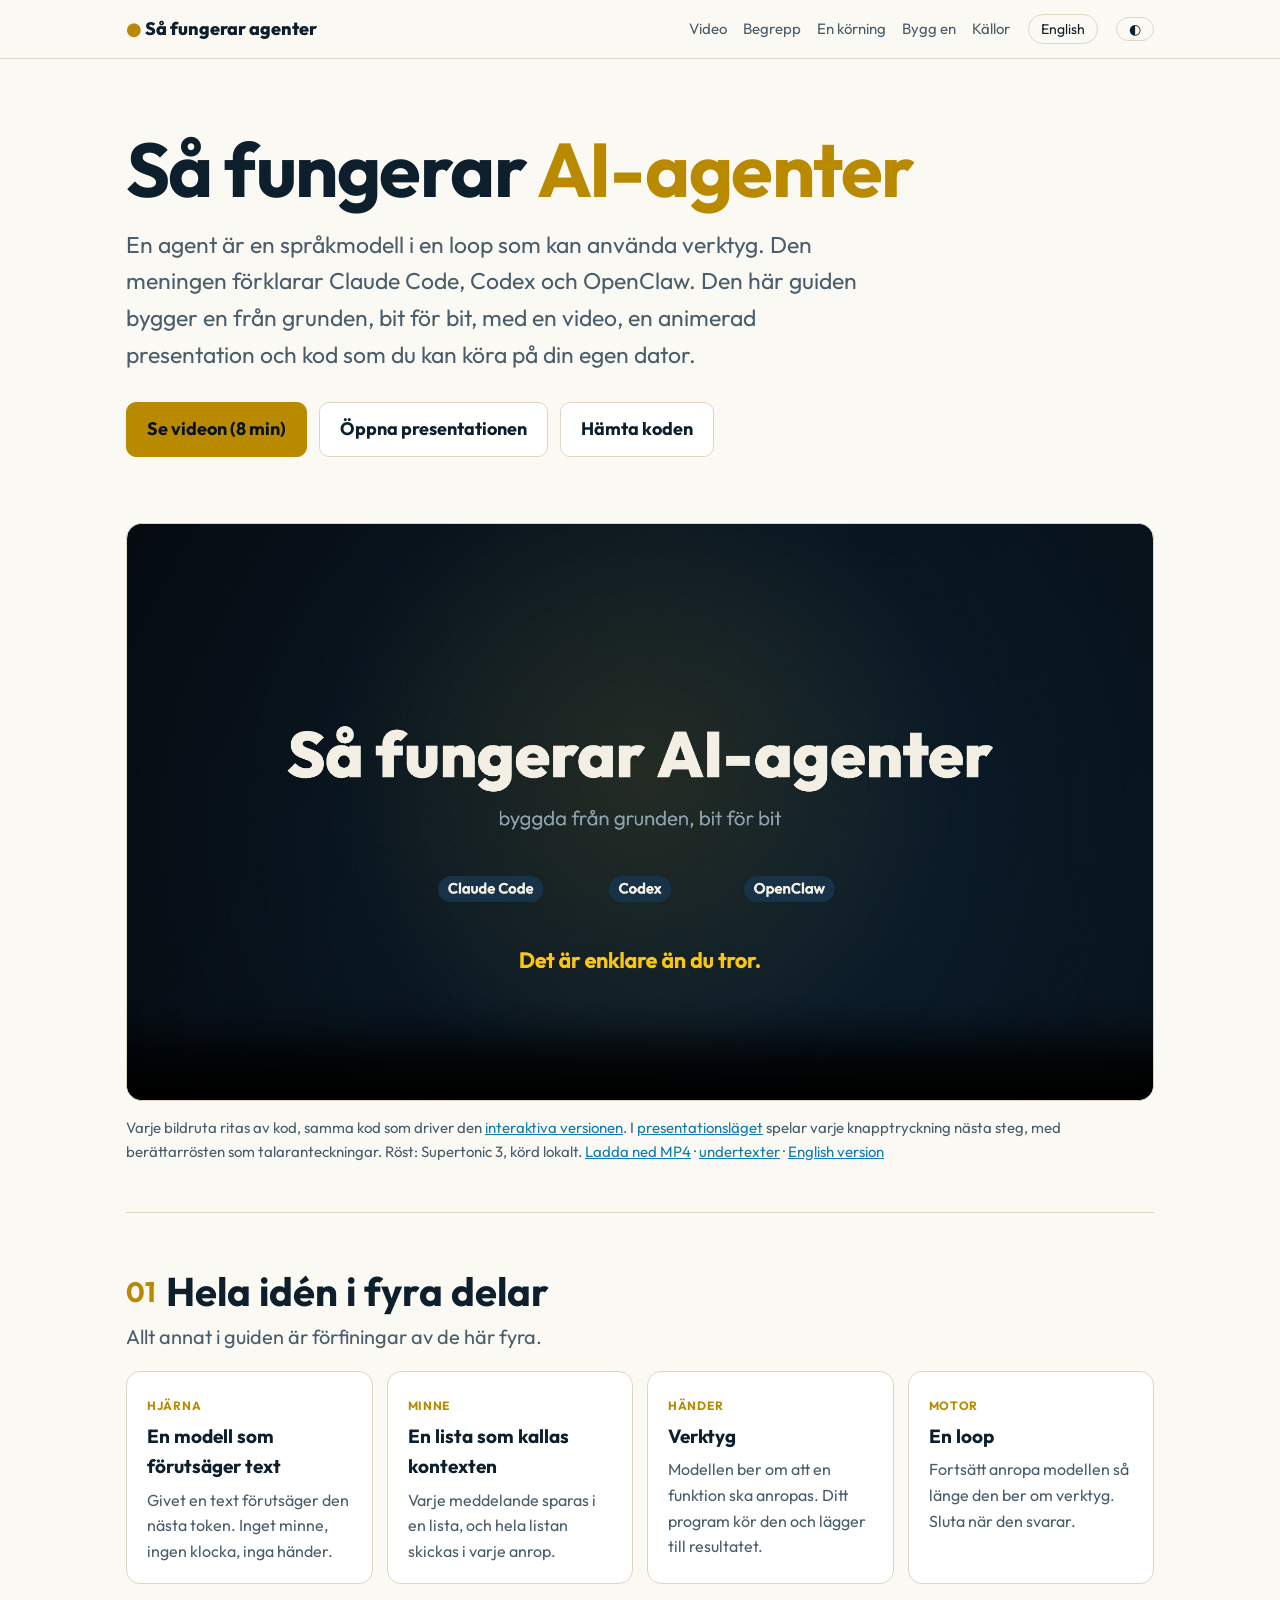
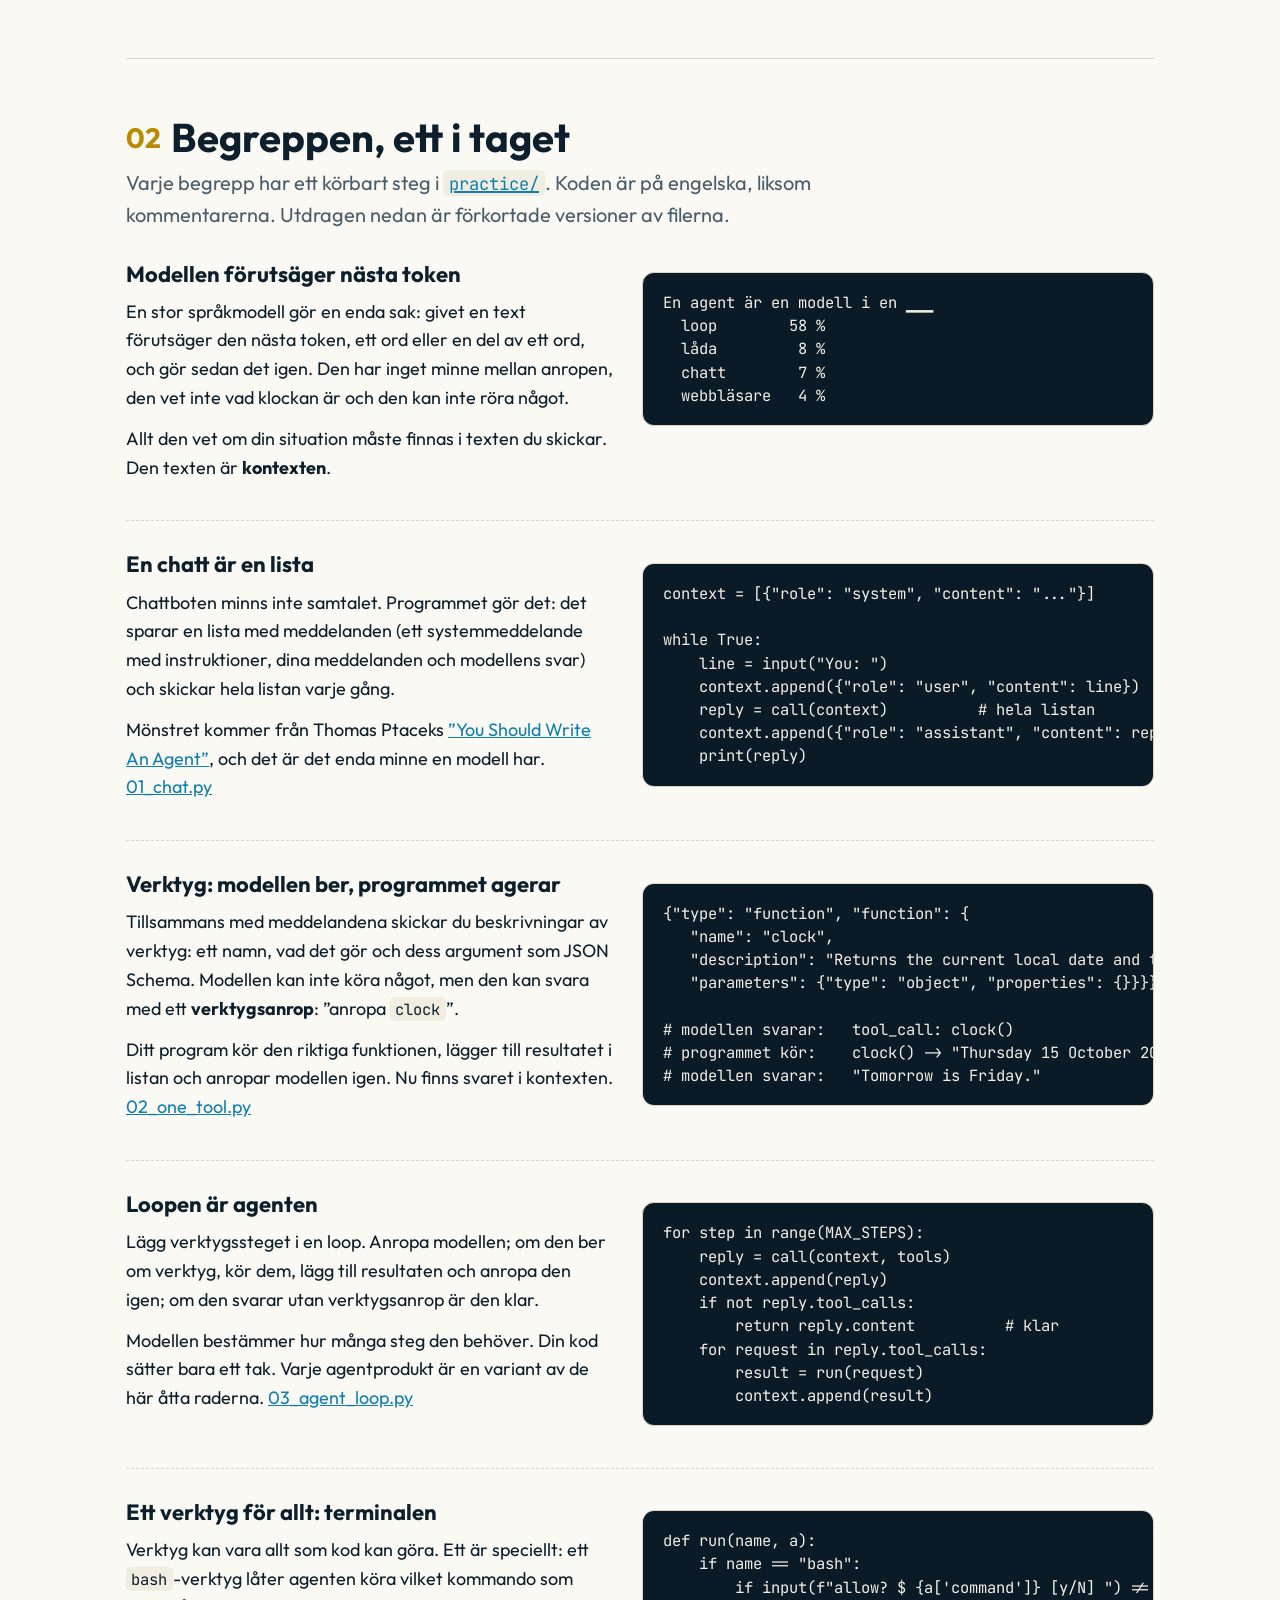
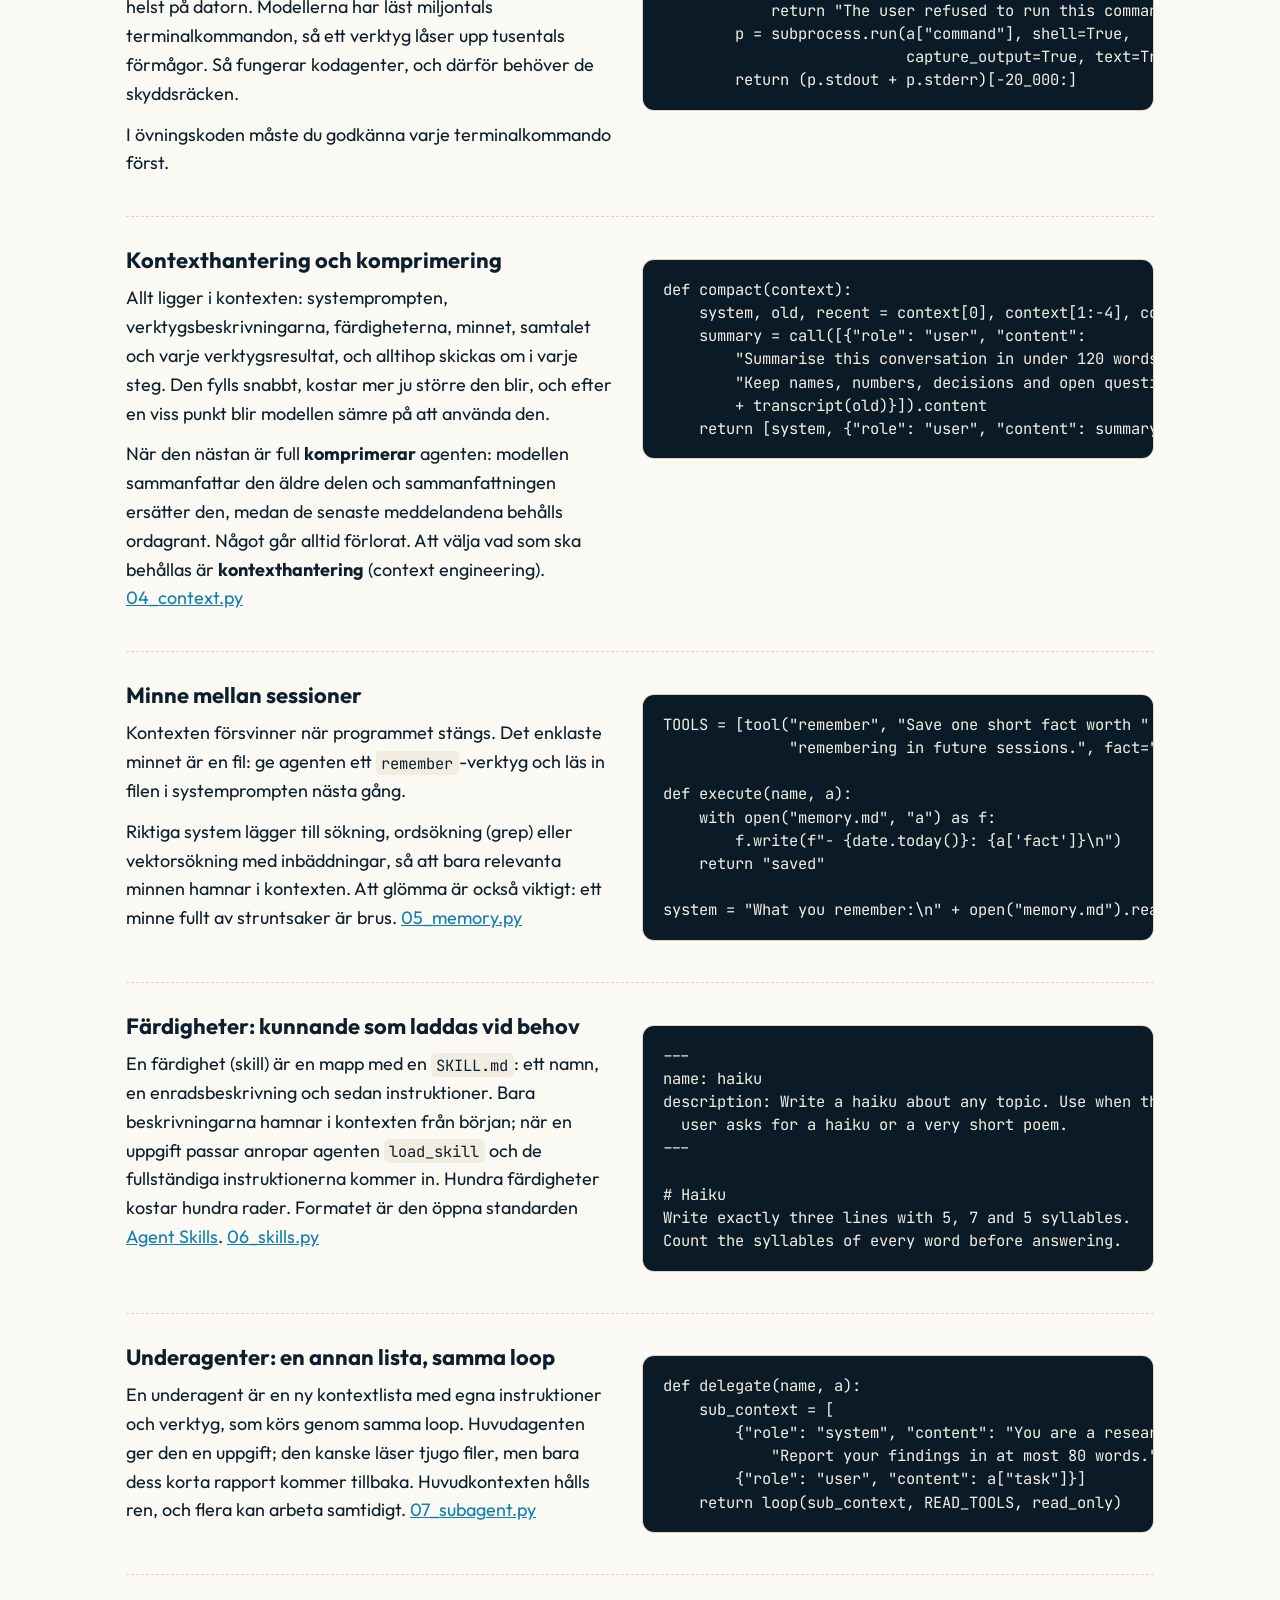
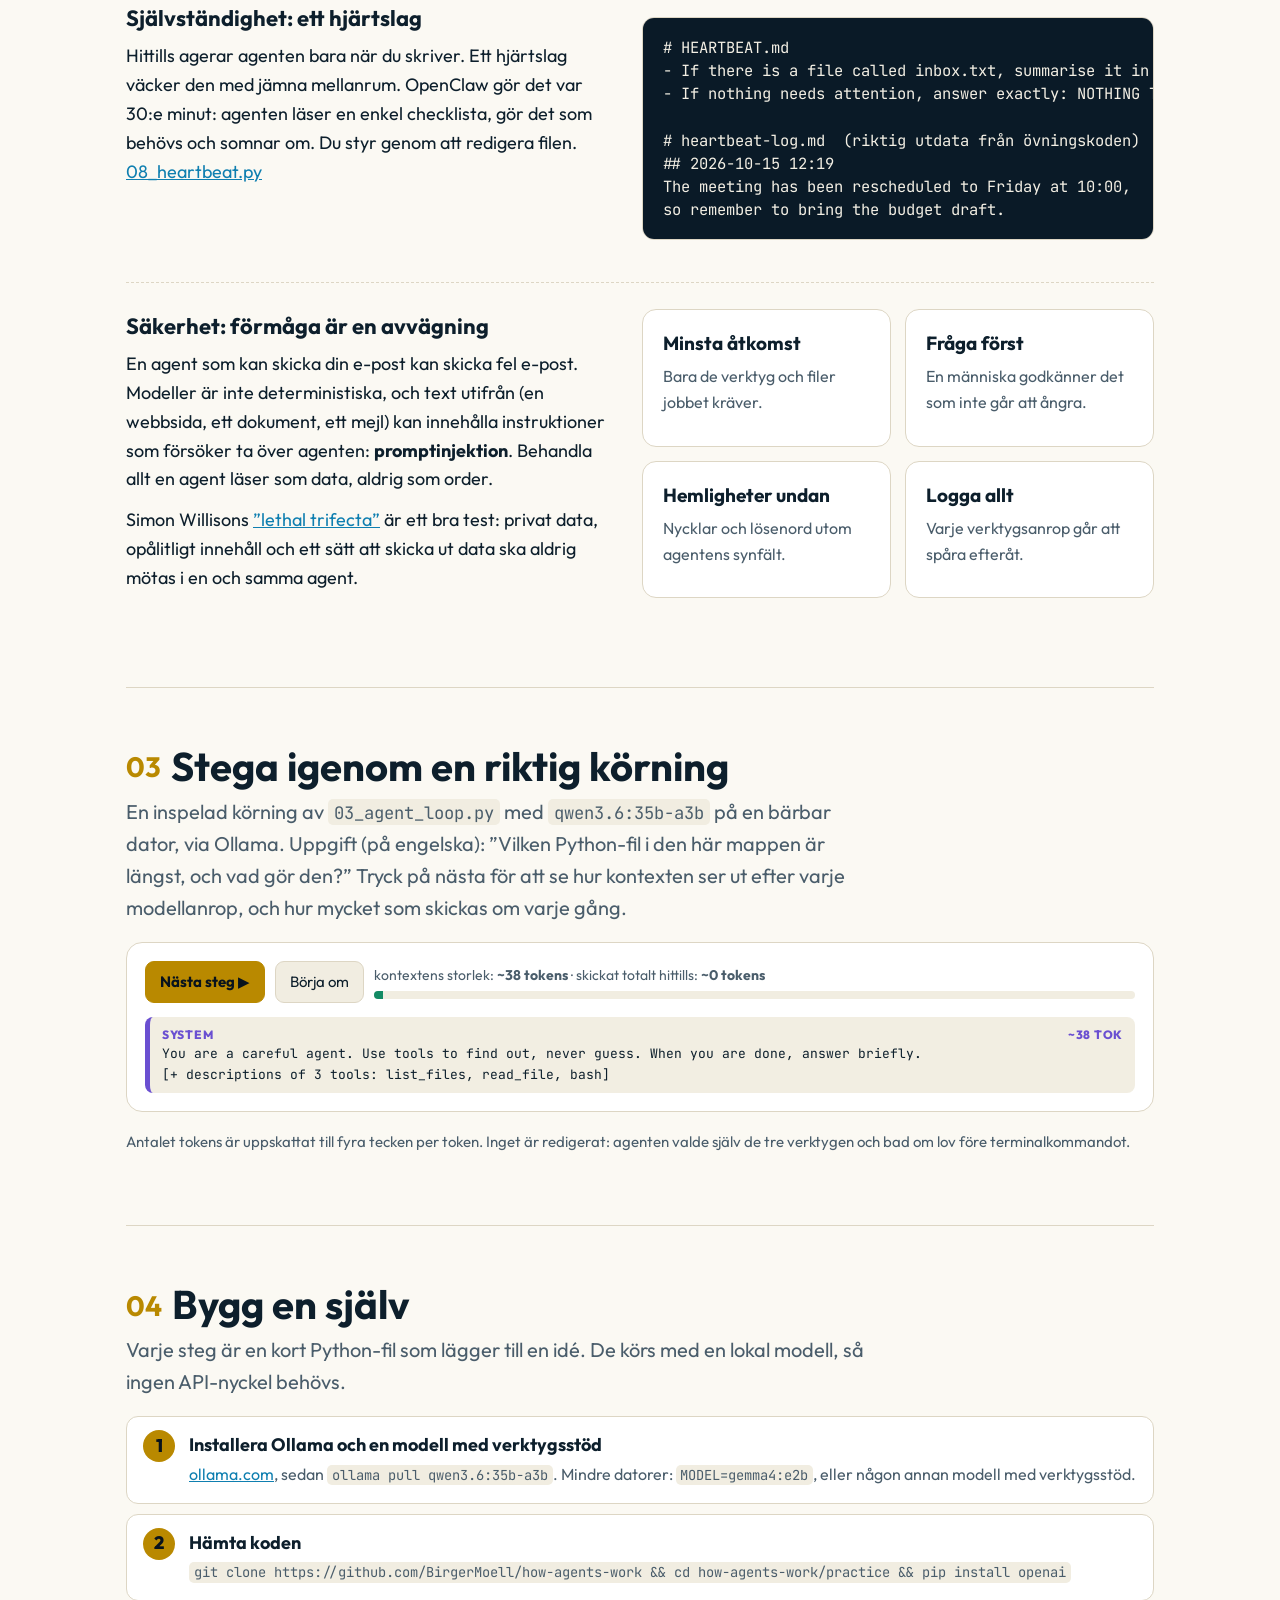
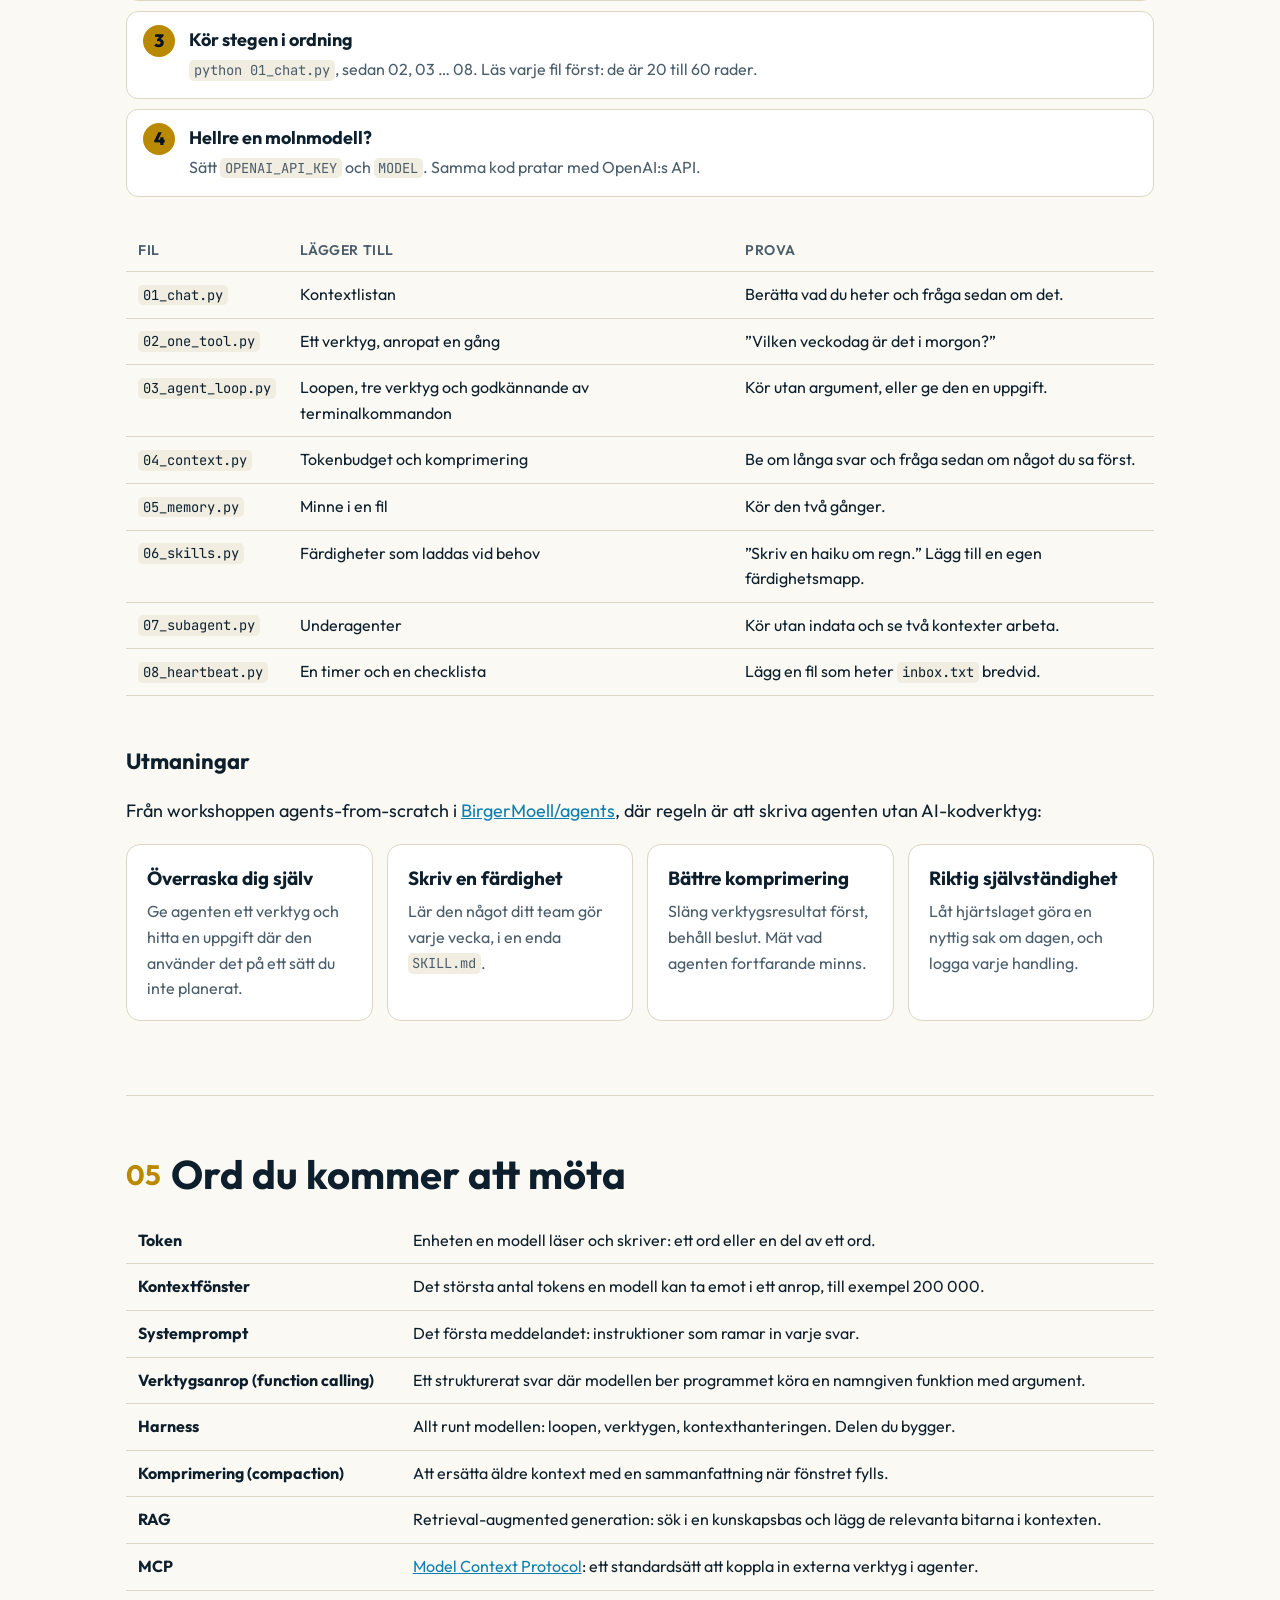
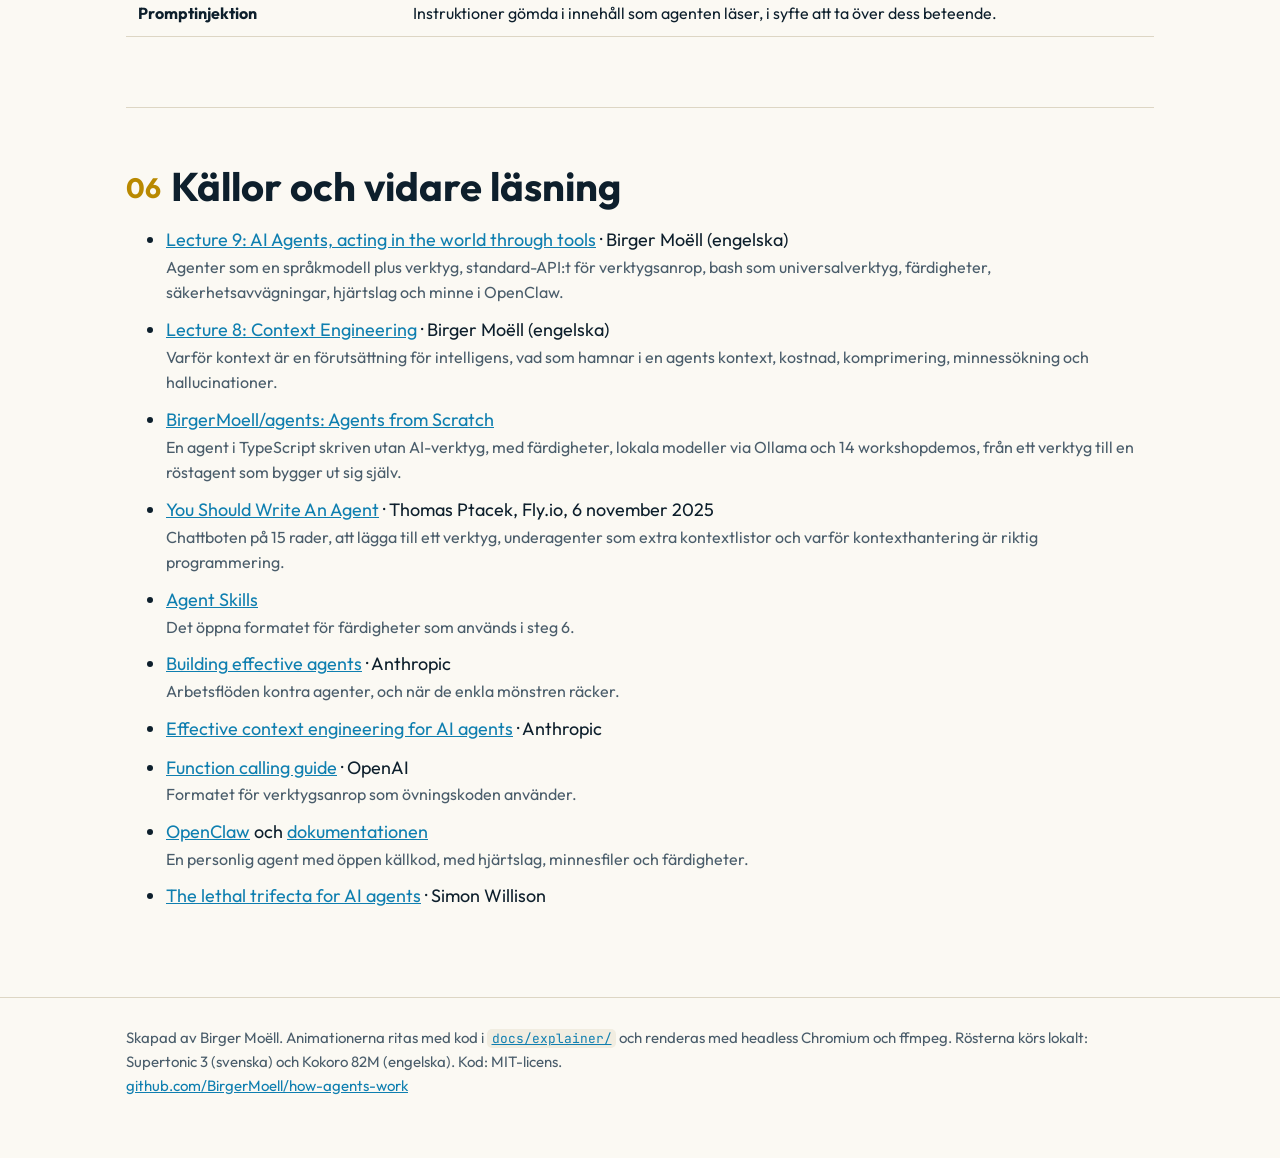
==== docs/sv/index.html @ cdad145c "How AI agents work: guide, animated explainer, practice code (English and Swedish) An interactive gu" ====
<!doctype html>
<html lang="sv">
<head>
<meta charset="utf-8">
<meta name="viewport" content="width=device-width, initial-scale=1">
<title>Så fungerar AI-agenter</title>
<meta name="description" content="En video, en animerad presentation, körbar kod och en interaktiv guide som förklarar hur AI-agenter fungerar, byggda från grunden, bit för bit.">
<link rel="icon" href="../assets/favicon.svg">
<link rel="stylesheet" href="../assets/site.css">
</head>
<body>
<header class="top"><div class="wrap">
  <a class="brand" href="#"><span>●</span> Så fungerar agenter</a>
  <nav>
    <a href="#video">Video</a><a href="#begrepp">Begrepp</a><a href="#korning">En körning</a><a href="#bygg">Bygg en</a><a href="#kallor">Källor</a>
  </nav>
  <a class="pill" href="../" hreflang="en">English</a>
  <button class="pill" data-theme-toggle aria-label="Växla ljust och mörkt läge" style="background:none;cursor:pointer">◐</button>
</div></header>

<main class="wrap">
<div class="hero">
  <h1>Så fungerar <em>AI-agenter</em></h1>
  <p class="lead">En agent är en språkmodell i en loop som kan använda verktyg. Den meningen förklarar Claude Code, Codex och OpenClaw. Den här guiden bygger en från grunden, bit för bit, med en video, en animerad presentation och kod som du kan köra på din egen dator.</p>
  <div class="cta">
    <a class="btn primary" href="#video">Se videon (8 min)</a>
    <a class="btn" href="../explainer/?lang=sv&amp;mode=present">Öppna presentationen</a>
    <a class="btn" href="https://github.com/BirgerMoell/how-agents-work/tree/main/practice">Hämta koden</a>
  </div>
</div>

<div id="video" class="video">
  <video controls preload="metadata" poster="../video/poster.sv.jpg">
    <source src="../video/how-agents-work.sv.mp4" type="video/mp4">
    <track kind="captions" src="../video/how-agents-work.sv.vtt" srclang="sv" label="Svenska" default>
  </video>
</div>
<p class="note">Varje bildruta ritas av kod, samma kod som driver den <a href="../explainer/?lang=sv">interaktiva versionen</a>. I <a href="../explainer/?lang=sv&amp;mode=present">presentationsläget</a> spelar varje knapptryckning nästa steg, med berättarrösten som talaranteckningar. Röst: Supertonic 3, körd lokalt. <a href="../video/how-agents-work.sv.mp4" download>Ladda ned MP4</a> · <a href="../video/how-agents-work.sv.srt" download>undertexter</a> · <a href="../">English version</a></p>

<section id="ide">
  <h2><span class="n">01</span>Hela idén i fyra delar</h2>
  <p class="kicker">Allt annat i guiden är förfiningar av de här fyra.</p>
  <div class="grid">
    <div class="card"><span class="tag">hjärna</span><h4>En modell som förutsäger text</h4><p>Givet en text förutsäger den nästa token. Inget minne, ingen klocka, inga händer.</p></div>
    <div class="card"><span class="tag">minne</span><h4>En lista som kallas kontexten</h4><p>Varje meddelande sparas i en lista, och hela listan skickas i varje anrop.</p></div>
    <div class="card"><span class="tag">händer</span><h4>Verktyg</h4><p>Modellen ber om att en funktion ska anropas. Ditt program kör den och lägger till resultatet.</p></div>
    <div class="card"><span class="tag">motor</span><h4>En loop</h4><p>Fortsätt anropa modellen så länge den ber om verktyg. Sluta när den svarar.</p></div>
  </div>
</section>

<section id="begrepp">
  <h2><span class="n">02</span>Begreppen, ett i taget</h2>
  <p class="kicker">Varje begrepp har ett körbart steg i <a href="https://github.com/BirgerMoell/how-agents-work/tree/main/practice"><code>practice/</code></a>. Koden är på engelska, liksom kommentarerna. Utdragen nedan är förkortade versioner av filerna.</p>

  <div class="concept">
    <div>
      <h3>Modellen förutsäger nästa token</h3>
      <p>En stor språkmodell gör en enda sak: givet en text förutsäger den nästa token, ett ord eller en del av ett ord, och gör sedan det igen. Den har inget minne mellan anropen, den vet inte vad klockan är och den kan inte röra något.</p>
      <p>Allt den vet om din situation måste finnas i texten du skickar. Den texten är <b>kontexten</b>.</p>
    </div>
    <pre>En agent är en modell i en ▁▁▁
  loop        58 %
  låda         8 %
  chatt        7 %
  webbläsare   4 %</pre>
  </div>

  <div class="concept">
    <div>
      <h3>En chatt är en lista</h3>
      <p>Chattboten minns inte samtalet. Programmet gör det: det sparar en lista med meddelanden (ett systemmeddelande med instruktioner, dina meddelanden och modellens svar) och skickar hela listan varje gång.</p>
      <p>Mönstret kommer från Thomas Ptaceks <a href="https://fly.io/blog/everyone-write-an-agent/">”You Should Write An Agent”</a>, och det är det enda minne en modell har. <a href="https://github.com/BirgerMoell/how-agents-work/blob/main/practice/01_chat.py">01_chat.py</a></p>
    </div>
<pre>context = [{"role": "system", "content": "..."}]

while True:
    line = input("You: ")
    context.append({"role": "user", "content": line})
    reply = call(context)          # hela listan
    context.append({"role": "assistant", "content": reply})
    print(reply)</pre>
  </div>

  <div class="concept">
    <div>
      <h3>Verktyg: modellen ber, programmet agerar</h3>
      <p>Tillsammans med meddelandena skickar du beskrivningar av verktyg: ett namn, vad det gör och dess argument som JSON Schema. Modellen kan inte köra något, men den kan svara med ett <b>verktygsanrop</b>: ”anropa <code>clock</code>”.</p>
      <p>Ditt program kör den riktiga funktionen, lägger till resultatet i listan och anropar modellen igen. Nu finns svaret i kontexten. <a href="https://github.com/BirgerMoell/how-agents-work/blob/main/practice/02_one_tool.py">02_one_tool.py</a></p>
    </div>
<pre>{"type": "function", "function": {
   "name": "clock",
   "description": "Returns the current local date and time.",
   "parameters": {"type": "object", "properties": {}}}}

# modellen svarar:   tool_call: clock()
# programmet kör:    clock() -> "Thursday 15 October 2026, 12:12"
# modellen svarar:   "Tomorrow is Friday."</pre>
  </div>

  <div class="concept">
    <div>
      <h3>Loopen är agenten</h3>
      <p>Lägg verktygssteget i en loop. Anropa modellen; om den ber om verktyg, kör dem, lägg till resultaten och anropa den igen; om den svarar utan verktygsanrop är den klar.</p>
      <p>Modellen bestämmer hur många steg den behöver. Din kod sätter bara ett tak. Varje agentprodukt är en variant av de här åtta raderna. <a href="https://github.com/BirgerMoell/how-agents-work/blob/main/practice/03_agent_loop.py">03_agent_loop.py</a></p>
    </div>
<pre>for step in range(MAX_STEPS):
    reply = call(context, tools)
    context.append(reply)
    if not reply.tool_calls:
        return reply.content          # klar
    for request in reply.tool_calls:
        result = run(request)
        context.append(result)</pre>
  </div>

  <div class="concept">
    <div>
      <h3>Ett verktyg för allt: terminalen</h3>
      <p>Verktyg kan vara allt som kod kan göra. Ett är speciellt: ett <code>bash</code>-verktyg låter agenten köra vilket kommando som helst på datorn. Modellerna har läst miljontals terminalkommandon, så ett verktyg låser upp tusentals förmågor. Så fungerar kodagenter, och därför behöver de skyddsräcken.</p>
      <p>I övningskoden måste du godkänna varje terminalkommando först.</p>
    </div>
<pre>def run(name, a):
    if name == "bash":
        if input(f"allow? $ {a['command']} [y/N] ") != "y":
            return "The user refused to run this command."
        p = subprocess.run(a["command"], shell=True,
                           capture_output=True, text=True, timeout=60)
        return (p.stdout + p.stderr)[-20_000:]</pre>
  </div>

  <div class="concept">
    <div>
      <h3>Kontexthantering och komprimering</h3>
      <p>Allt ligger i kontexten: systemprompten, verktygsbeskrivningarna, färdigheterna, minnet, samtalet och varje verktygsresultat, och alltihop skickas om i varje steg. Den fylls snabbt, kostar mer ju större den blir, och efter en viss punkt blir modellen sämre på att använda den.</p>
      <p>När den nästan är full <b>komprimerar</b> agenten: modellen sammanfattar den äldre delen och sammanfattningen ersätter den, medan de senaste meddelandena behålls ordagrant. Något går alltid förlorat. Att välja vad som ska behållas är <b>kontexthantering</b> (context engineering). <a href="https://github.com/BirgerMoell/how-agents-work/blob/main/practice/04_context.py">04_context.py</a></p>
    </div>
<pre>def compact(context):
    system, old, recent = context[0], context[1:-4], context[-4:]
    summary = call([{"role": "user", "content":
        "Summarise this conversation in under 120 words. "
        "Keep names, numbers, decisions and open questions."
        + transcript(old)}]).content
    return [system, {"role": "user", "content": summary}] + recent</pre>
  </div>

  <div class="concept">
    <div>
      <h3>Minne mellan sessioner</h3>
      <p>Kontexten försvinner när programmet stängs. Det enklaste minnet är en fil: ge agenten ett <code>remember</code>-verktyg och läs in filen i systemprompten nästa gång.</p>
      <p>Riktiga system lägger till sökning, ordsökning (grep) eller vektorsökning med inbäddningar, så att bara relevanta minnen hamnar i kontexten. Att glömma är också viktigt: ett minne fullt av struntsaker är brus. <a href="https://github.com/BirgerMoell/how-agents-work/blob/main/practice/05_memory.py">05_memory.py</a></p>
    </div>
<pre>TOOLS = [tool("remember", "Save one short fact worth "
              "remembering in future sessions.", fact="The fact")]

def execute(name, a):
    with open("memory.md", "a") as f:
        f.write(f"- {date.today()}: {a['fact']}\n")
    return "saved"

system = "What you remember:\n" + open("memory.md").read()</pre>
  </div>

  <div class="concept">
    <div>
      <h3>Färdigheter: kunnande som laddas vid behov</h3>
      <p>En färdighet (skill) är en mapp med en <code>SKILL.md</code>: ett namn, en enradsbeskrivning och sedan instruktioner. Bara beskrivningarna hamnar i kontexten från början; när en uppgift passar anropar agenten <code>load_skill</code> och de fullständiga instruktionerna kommer in. Hundra färdigheter kostar hundra rader. Formatet är den öppna standarden <a href="https://agentskills.io">Agent Skills</a>. <a href="https://github.com/BirgerMoell/how-agents-work/blob/main/practice/06_skills.py">06_skills.py</a></p>
    </div>
<pre>---
name: haiku
description: Write a haiku about any topic. Use when the
  user asks for a haiku or a very short poem.
---

# Haiku
Write exactly three lines with 5, 7 and 5 syllables.
Count the syllables of every word before answering.</pre>
  </div>

  <div class="concept">
    <div>
      <h3>Underagenter: en annan lista, samma loop</h3>
      <p>En underagent är en ny kontextlista med egna instruktioner och verktyg, som körs genom samma loop. Huvudagenten ger den en uppgift; den kanske läser tjugo filer, men bara dess korta rapport kommer tillbaka. Huvudkontexten hålls ren, och flera kan arbeta samtidigt. <a href="https://github.com/BirgerMoell/how-agents-work/blob/main/practice/07_subagent.py">07_subagent.py</a></p>
    </div>
<pre>def delegate(name, a):
    sub_context = [
        {"role": "system", "content": "You are a research sub-agent. "
            "Report your findings in at most 80 words."},
        {"role": "user", "content": a["task"]}]
    return loop(sub_context, READ_TOOLS, read_only)</pre>
  </div>

  <div class="concept">
    <div>
      <h3>Självständighet: ett hjärtslag</h3>
      <p>Hittills agerar agenten bara när du skriver. Ett hjärtslag väcker den med jämna mellanrum. OpenClaw gör det var 30:e minut: agenten läser en enkel checklista, gör det som behövs och somnar om. Du styr genom att redigera filen. <a href="https://github.com/BirgerMoell/how-agents-work/blob/main/practice/08_heartbeat.py">08_heartbeat.py</a></p>
    </div>
<pre># HEARTBEAT.md
- If there is a file called inbox.txt, summarise it in one sentence.
- If nothing needs attention, answer exactly: NOTHING TO DO

# heartbeat-log.md  (riktig utdata från övningskoden)
## 2026-10-15 12:19
The meeting has been rescheduled to Friday at 10:00,
so remember to bring the budget draft.</pre>
  </div>

  <div class="concept">
    <div>
      <h3>Säkerhet: förmåga är en avvägning</h3>
      <p>En agent som kan skicka din e-post kan skicka fel e-post. Modeller är inte deterministiska, och text utifrån (en webbsida, ett dokument, ett mejl) kan innehålla instruktioner som försöker ta över agenten: <b>promptinjektion</b>. Behandla allt en agent läser som data, aldrig som order.</p>
      <p>Simon Willisons <a href="https://simonwillison.net/2025/Jun/16/the-lethal-trifecta/">”lethal trifecta”</a> är ett bra test: privat data, opålitligt innehåll och ett sätt att skicka ut data ska aldrig mötas i en och samma agent.</p>
    </div>
    <div class="grid" style="margin:0">
      <div class="card"><h4>Minsta åtkomst</h4><p>Bara de verktyg och filer jobbet kräver.</p></div>
      <div class="card"><h4>Fråga först</h4><p>En människa godkänner det som inte går att ångra.</p></div>
      <div class="card"><h4>Hemligheter undan</h4><p>Nycklar och lösenord utom agentens synfält.</p></div>
      <div class="card"><h4>Logga allt</h4><p>Varje verktygsanrop går att spåra efteråt.</p></div>
    </div>
  </div>
</section>

<section id="korning">
  <h2><span class="n">03</span>Stega igenom en riktig körning</h2>
  <p class="kicker">En inspelad körning av <code>03_agent_loop.py</code> med <code>qwen3.6:35b-a3b</code> på en bärbar dator, via Ollama. Uppgift (på engelska): ”Vilken Python-fil i den här mappen är längst, och vad gör den?” Tryck på nästa för att se hur kontexten ser ut efter varje modellanrop, och hur mycket som skickas om varje gång.</p>
  <div class="sim" data-sim="../explainer/trace.json">
    <div class="controls"><button class="primary" data-next></button><button data-reset></button><div class="meter"></div></div>
    <div class="msgs" aria-live="polite"></div>
  </div>
  <p class="note">Antalet tokens är uppskattat till fyra tecken per token. Inget är redigerat: agenten valde själv de tre verktygen och bad om lov före terminalkommandot.</p>
</section>

<section id="bygg">
  <h2><span class="n">04</span>Bygg en själv</h2>
  <p class="kicker">Varje steg är en kort Python-fil som lägger till en idé. De körs med en lokal modell, så ingen API-nyckel behövs.</p>
  <ol class="steps">
    <li><b>Installera Ollama och en modell med verktygsstöd</b><span><a href="https://ollama.com">ollama.com</a>, sedan <code>ollama pull qwen3.6:35b-a3b</code>. Mindre datorer: <code>MODEL=gemma4:e2b</code>, eller någon annan modell med verktygsstöd.</span></li>
    <li><b>Hämta koden</b><span><code>git clone https://github.com/BirgerMoell/how-agents-work &amp;&amp; cd how-agents-work/practice &amp;&amp; pip install openai</code></span></li>
    <li><b>Kör stegen i ordning</b><span><code>python 01_chat.py</code>, sedan 02, 03 … 08. Läs varje fil först: de är 20 till 60 rader.</span></li>
    <li><b>Hellre en molnmodell?</b><span>Sätt <code>OPENAI_API_KEY</code> och <code>MODEL</code>. Samma kod pratar med OpenAI:s API.</span></li>
  </ol>
  <div class="table-wrap"><table>
    <thead><tr><th>Fil</th><th>Lägger till</th><th>Prova</th></tr></thead>
    <tbody>
      <tr><td><code>01_chat.py</code></td><td>Kontextlistan</td><td>Berätta vad du heter och fråga sedan om det.</td></tr>
      <tr><td><code>02_one_tool.py</code></td><td>Ett verktyg, anropat en gång</td><td>”Vilken veckodag är det i morgon?”</td></tr>
      <tr><td><code>03_agent_loop.py</code></td><td>Loopen, tre verktyg och godkännande av terminalkommandon</td><td>Kör utan argument, eller ge den en uppgift.</td></tr>
      <tr><td><code>04_context.py</code></td><td>Tokenbudget och komprimering</td><td>Be om långa svar och fråga sedan om något du sa först.</td></tr>
      <tr><td><code>05_memory.py</code></td><td>Minne i en fil</td><td>Kör den två gånger.</td></tr>
      <tr><td><code>06_skills.py</code></td><td>Färdigheter som laddas vid behov</td><td>”Skriv en haiku om regn.” Lägg till en egen färdighetsmapp.</td></tr>
      <tr><td><code>07_subagent.py</code></td><td>Underagenter</td><td>Kör utan indata och se två kontexter arbeta.</td></tr>
      <tr><td><code>08_heartbeat.py</code></td><td>En timer och en checklista</td><td>Lägg en fil som heter <code>inbox.txt</code> bredvid.</td></tr>
    </tbody>
  </table></div>
  <h3>Utmaningar</h3>
  <p>Från workshoppen agents-from-scratch i <a href="https://github.com/BirgerMoell/agents">BirgerMoell/agents</a>, där regeln är att skriva agenten utan AI-kodverktyg:</p>
  <div class="grid">
    <div class="card"><h4>Överraska dig själv</h4><p>Ge agenten ett verktyg och hitta en uppgift där den använder det på ett sätt du inte planerat.</p></div>
    <div class="card"><h4>Skriv en färdighet</h4><p>Lär den något ditt team gör varje vecka, i en enda <code>SKILL.md</code>.</p></div>
    <div class="card"><h4>Bättre komprimering</h4><p>Släng verktygsresultat först, behåll beslut. Mät vad agenten fortfarande minns.</p></div>
    <div class="card"><h4>Riktig självständighet</h4><p>Låt hjärtslaget göra en nyttig sak om dagen, och logga varje handling.</p></div>
  </div>
</section>

<section id="ordlista">
  <h2><span class="n">05</span>Ord du kommer att möta</h2>
  <div class="table-wrap"><table>
    <tbody>
      <tr><td><b>Token</b></td><td>Enheten en modell läser och skriver: ett ord eller en del av ett ord.</td></tr>
      <tr><td><b>Kontextfönster</b></td><td>Det största antal tokens en modell kan ta emot i ett anrop, till exempel 200 000.</td></tr>
      <tr><td><b>Systemprompt</b></td><td>Det första meddelandet: instruktioner som ramar in varje svar.</td></tr>
      <tr><td><b>Verktygsanrop (function calling)</b></td><td>Ett strukturerat svar där modellen ber programmet köra en namngiven funktion med argument.</td></tr>
      <tr><td><b>Harness</b></td><td>Allt runt modellen: loopen, verktygen, kontexthanteringen. Delen du bygger.</td></tr>
      <tr><td><b>Komprimering (compaction)</b></td><td>Att ersätta äldre kontext med en sammanfattning när fönstret fylls.</td></tr>
      <tr><td><b>RAG</b></td><td>Retrieval-augmented generation: sök i en kunskapsbas och lägg de relevanta bitarna i kontexten.</td></tr>
      <tr><td><b>MCP</b></td><td><a href="https://modelcontextprotocol.io">Model Context Protocol</a>: ett standardsätt att koppla in externa verktyg i agenter.</td></tr>
      <tr><td><b>Promptinjektion</b></td><td>Instruktioner gömda i innehåll som agenten läser, i syfte att ta över dess beteende.</td></tr>
    </tbody>
  </table></div>
</section>

<section id="kallor">
  <h2><span class="n">06</span>Källor och vidare läsning</h2>
  <ul class="sources">
    <li><a href="https://www.youtube.com/watch?v=DS6cwCkN5lg&amp;t=173s">Lecture 9: AI Agents, acting in the world through tools</a> · Birger Moëll (engelska)<span>Agenter som en språkmodell plus verktyg, standard-API:t för verktygsanrop, bash som universalverktyg, färdigheter, säkerhetsavvägningar, hjärtslag och minne i OpenClaw.</span></li>
    <li><a href="https://www.youtube.com/watch?v=bnNSgrAEQiU&amp;t=699s">Lecture 8: Context Engineering</a> · Birger Moëll (engelska)<span>Varför kontext är en förutsättning för intelligens, vad som hamnar i en agents kontext, kostnad, komprimering, minnessökning och hallucinationer.</span></li>
    <li><a href="https://github.com/BirgerMoell/agents">BirgerMoell/agents: Agents from Scratch</a><span>En agent i TypeScript skriven utan AI-verktyg, med färdigheter, lokala modeller via Ollama och 14 workshopdemos, från ett verktyg till en röstagent som bygger ut sig själv.</span></li>
    <li><a href="https://fly.io/blog/everyone-write-an-agent/">You Should Write An Agent</a> · Thomas Ptacek, Fly.io, 6 november 2025<span>Chattboten på 15 rader, att lägga till ett verktyg, underagenter som extra kontextlistor och varför kontexthantering är riktig programmering.</span></li>
    <li><a href="https://agentskills.io">Agent Skills</a><span>Det öppna formatet för färdigheter som används i steg 6.</span></li>
    <li><a href="https://www.anthropic.com/engineering/building-effective-agents">Building effective agents</a> · Anthropic<span>Arbetsflöden kontra agenter, och när de enkla mönstren räcker.</span></li>
    <li><a href="https://www.anthropic.com/engineering/effective-context-engineering-for-ai-agents">Effective context engineering for AI agents</a> · Anthropic</li>
    <li><a href="https://platform.openai.com/docs/guides/function-calling">Function calling guide</a> · OpenAI<span>Formatet för verktygsanrop som övningskoden använder.</span></li>
    <li><a href="https://github.com/openclaw/openclaw">OpenClaw</a> och <a href="https://docs.openclaw.ai">dokumentationen</a><span>En personlig agent med öppen källkod, med hjärtslag, minnesfiler och färdigheter.</span></li>
    <li><a href="https://simonwillison.net/2025/Jun/16/the-lethal-trifecta/">The lethal trifecta for AI agents</a> · Simon Willison</li>
  </ul>
</section>
</main>

<footer><div class="wrap">
  Skapad av Birger Moëll. Animationerna ritas med kod i <a href="https://github.com/BirgerMoell/how-agents-work/tree/main/docs/explainer"><code>docs/explainer/</code></a> och renderas med headless Chromium och ffmpeg. Rösterna körs lokalt: Supertonic 3 (svenska) och Kokoro 82M (engelska). Kod: MIT-licens.
  <br><a href="https://github.com/BirgerMoell/how-agents-work">github.com/BirgerMoell/how-agents-work</a>
</div></footer>
<script src="../assets/site.js"></script>
</body>
</html>
---- docs/assets/site.css ----
@font-face { font-family: Outfit; src: url(fonts/Outfit.ttf); font-weight: 100 900; font-display: swap; }
@font-face { font-family: "JetBrains Mono"; src: url(fonts/JetBrainsMono.ttf); font-weight: 100 800; font-display: swap; }

:root {
  --bg: #08131D; --bg2: #0D2131; --card: #11263A; --card2: #183247; --line: #2A4760;
  --ink: #F3EFE4; --muted: #8EA2B2; --dim: #4F6678;
  --yellow: #FFC800; --blue: #3FB6E8; --green: #39D3A0; --red: #FF5470; --purple: #A98BFA; --orange: #FF9F45;
  --mono: "JetBrains Mono", ui-monospace, Menlo, monospace;
}
:root[data-theme="light"] {
  --bg: #FBF9F3; --bg2: #F2EEE2; --card: #FFFFFF; --card2: #F1EDE1; --line: #DDD6C4;
  --ink: #0D1F2C; --muted: #4A5D6B; --dim: #8A98A3;
  --yellow: #B98900; --blue: #0F7FB0; --green: #138A64; --red: #C72648; --purple: #6A4FD1; --orange: #C26414;
}
@media (prefers-color-scheme: light) {
  :root:not([data-theme="dark"]) {
    --bg: #FBF9F3; --bg2: #F2EEE2; --card: #FFFFFF; --card2: #F1EDE1; --line: #DDD6C4;
    --ink: #0D1F2C; --muted: #4A5D6B; --dim: #8A98A3;
    --yellow: #B98900; --blue: #0F7FB0; --green: #138A64; --red: #C72648; --purple: #6A4FD1; --orange: #C26414;
  }
}

* { box-sizing: border-box; }
html { scroll-behavior: smooth; }
body { margin: 0; background: var(--bg); color: var(--ink); font: 18px/1.6 Outfit, system-ui, sans-serif; }
a { color: var(--blue); }
a:hover { color: var(--yellow); }
code, pre { font-family: var(--mono); font-size: 0.86em; }
:not(pre) > code { background: var(--card2); padding: 0.1em 0.35em; border-radius: 5px; }
pre { background: #0A1A27; color: #F3EFE4; border: 1px solid var(--line); border-radius: 12px; padding: 18px 20px; overflow-x: auto; line-height: 1.5; }
pre .k { color: #A98BFA; } pre .s { color: #39D3A0; } pre .c { color: #6C8496; } pre .f { color: #3FB6E8; }

.wrap { max-width: 1060px; margin: 0 auto; padding: 0 16px; }
header.top { position: sticky; top: 0; z-index: 5; background: color-mix(in srgb, var(--bg) 88%, transparent); backdrop-filter: blur(8px); border-bottom: 1px solid var(--line); }
header.top .wrap { display: flex; gap: 18px; align-items: center; height: 58px; }
header.top .brand { font-weight: 800; color: var(--ink); text-decoration: none; margin-right: auto; white-space: nowrap; }
header.top .brand span { color: var(--yellow); }
header.top nav { display: flex; gap: 16px; font-size: 15px; overflow-x: auto; }
header.top nav a { color: var(--muted); text-decoration: none; white-space: nowrap; }
header.top nav a:hover { color: var(--ink); }
.pill { border: 1px solid var(--line); border-radius: 99px; padding: 3px 12px; font-size: 14px; color: var(--ink); text-decoration: none; white-space: nowrap; }

.hero { padding: 72px 0 36px; }
.hero h1 { font-size: clamp(40px, 7vw, 76px); line-height: 1.02; margin: 0 0 18px; letter-spacing: -0.02em; }
.hero h1 em { font-style: normal; color: var(--yellow); }
.hero p.lead { font-size: clamp(19px, 2.4vw, 23px); color: var(--muted); max-width: 760px; margin: 0 0 28px; }
.cta { display: flex; flex-wrap: wrap; gap: 12px; }
.btn { display: inline-block; padding: 12px 20px; border-radius: 10px; text-decoration: none; font-weight: 700; border: 1px solid var(--line); color: var(--ink); background: var(--card); }
.btn.primary { background: var(--yellow); color: #08131D; border-color: var(--yellow); }
.btn:hover { border-color: var(--yellow); color: var(--ink); }
.btn.primary:hover { color: #08131D; filter: brightness(1.05); }

.video { margin: 30px 0 10px; border-radius: 16px; overflow: hidden; border: 1px solid var(--line); background: #08131D; aspect-ratio: 16 / 9; }
.video video { width: 100%; height: 100%; display: block; }
.note { color: var(--muted); font-size: 15px; }

section { padding: 56px 0 8px; border-top: 1px solid var(--line); margin-top: 48px; }
section h2 { font-size: clamp(28px, 4vw, 40px); line-height: 1.1; margin: 0 0 8px; }
section h2 .n { color: var(--yellow); font-size: 0.7em; margin-right: 10px; vertical-align: 0.12em; }
section h3 { font-size: 22px; margin: 34px 0 6px; }
.kicker { color: var(--muted); font-size: 20px; margin: 0 0 18px; max-width: 760px; }

.grid { display: grid; grid-template-columns: repeat(auto-fit, minmax(240px, 1fr)); gap: 14px; margin: 18px 0; }
.card { background: var(--card); border: 1px solid var(--line); border-radius: 14px; padding: 18px 20px; }
.card h4 { margin: 0 0 6px; font-size: 19px; }
.card p { margin: 0; color: var(--muted); font-size: 16px; }
.card .tag { display: inline-block; font-size: 12px; font-weight: 700; letter-spacing: 0.06em; text-transform: uppercase; color: var(--yellow); margin-bottom: 6px; }

.concept { display: grid; grid-template-columns: minmax(0, 1fr) minmax(0, 1.05fr); gap: 28px; align-items: start; margin: 26px 0; }
.concept + .concept { border-top: 1px dashed var(--line); padding-top: 26px; }
.concept h3 { margin-top: 0; }
.concept p { margin: 0 0 12px; }
@media (max-width: 820px) { .concept { grid-template-columns: 1fr; } }

.steps { counter-reset: s; list-style: none; padding: 0; margin: 18px 0; }
.steps li { counter-increment: s; position: relative; padding: 14px 16px 14px 62px; border: 1px solid var(--line); border-radius: 12px; background: var(--card); margin-bottom: 10px; }
.steps li::before { content: counter(s); position: absolute; left: 16px; top: 13px; width: 32px; height: 32px; border-radius: 50%; background: var(--yellow); color: #08131D; font-weight: 800; display: grid; place-items: center; }
.steps li b { display: block; }
.steps li span { color: var(--muted); font-size: 16px; }

table { width: 100%; border-collapse: collapse; margin: 14px 0; font-size: 16px; }
th, td { text-align: left; padding: 10px 12px; border-bottom: 1px solid var(--line); vertical-align: top; }
th { color: var(--muted); font-weight: 600; font-size: 14px; text-transform: uppercase; letter-spacing: 0.04em; }
.table-wrap { overflow-x: auto; }

/* interactive trace stepper */
.sim { background: var(--card); border: 1px solid var(--line); border-radius: 16px; padding: 18px; margin: 18px 0; }
.sim .controls { display: flex; flex-wrap: wrap; gap: 10px; align-items: center; margin-bottom: 14px; }
.sim button { font: inherit; font-size: 15px; padding: 8px 14px; border-radius: 9px; border: 1px solid var(--line); background: var(--card2); color: var(--ink); cursor: pointer; }
.sim button.primary { background: var(--yellow); color: #08131D; border-color: var(--yellow); font-weight: 700; }
.sim .meter { flex: 1 1 200px; font-size: 14px; color: var(--muted); }
.sim .meter .bar { height: 8px; background: var(--card2); border-radius: 4px; overflow: hidden; margin-top: 4px; }
.sim .meter .bar i { display: block; height: 100%; background: var(--green); width: 0; transition: width 0.4s; }
.msgs { display: flex; flex-direction: column; gap: 8px; max-height: 520px; overflow-y: auto; }
.msg { border-left: 5px solid var(--dim); background: var(--bg2); border-radius: 8px; padding: 8px 12px; font-size: 15px; animation: pop 0.35s ease-out; }
.msg .r { font-size: 12px; font-weight: 800; letter-spacing: 0.06em; text-transform: uppercase; display: flex; justify-content: space-between; gap: 8px; }
.msg .b { font-family: var(--mono); font-size: 13px; white-space: pre-wrap; word-break: break-word; max-height: 9.5em; overflow: hidden; }
.msg.system { border-color: var(--purple); } .msg.system .r { color: var(--purple); }
.msg.user { border-color: var(--yellow); } .msg.user .r { color: var(--yellow); }
.msg.call { border-color: var(--blue); } .msg.call .r { color: var(--blue); }
.msg.result { border-color: var(--green); } .msg.result .r { color: var(--green); }
.msg.assistant { border-color: var(--ink); }
.msg.allow { border-color: var(--red); } .msg.allow .r { color: var(--red); }
@keyframes pop { from { opacity: 0; transform: translateY(6px); } to { opacity: 1; transform: none; } }

.sources li { margin-bottom: 10px; }
.sources li span { color: var(--muted); display: block; font-size: 16px; }
footer { border-top: 1px solid var(--line); margin-top: 60px; padding: 28px 0 60px; color: var(--muted); font-size: 15px; }
@media (prefers-reduced-motion: reduce) { html { scroll-behavior: auto; } .msg { animation: none; } }

@media (max-width: 640px) { header.top nav { display: none; } }
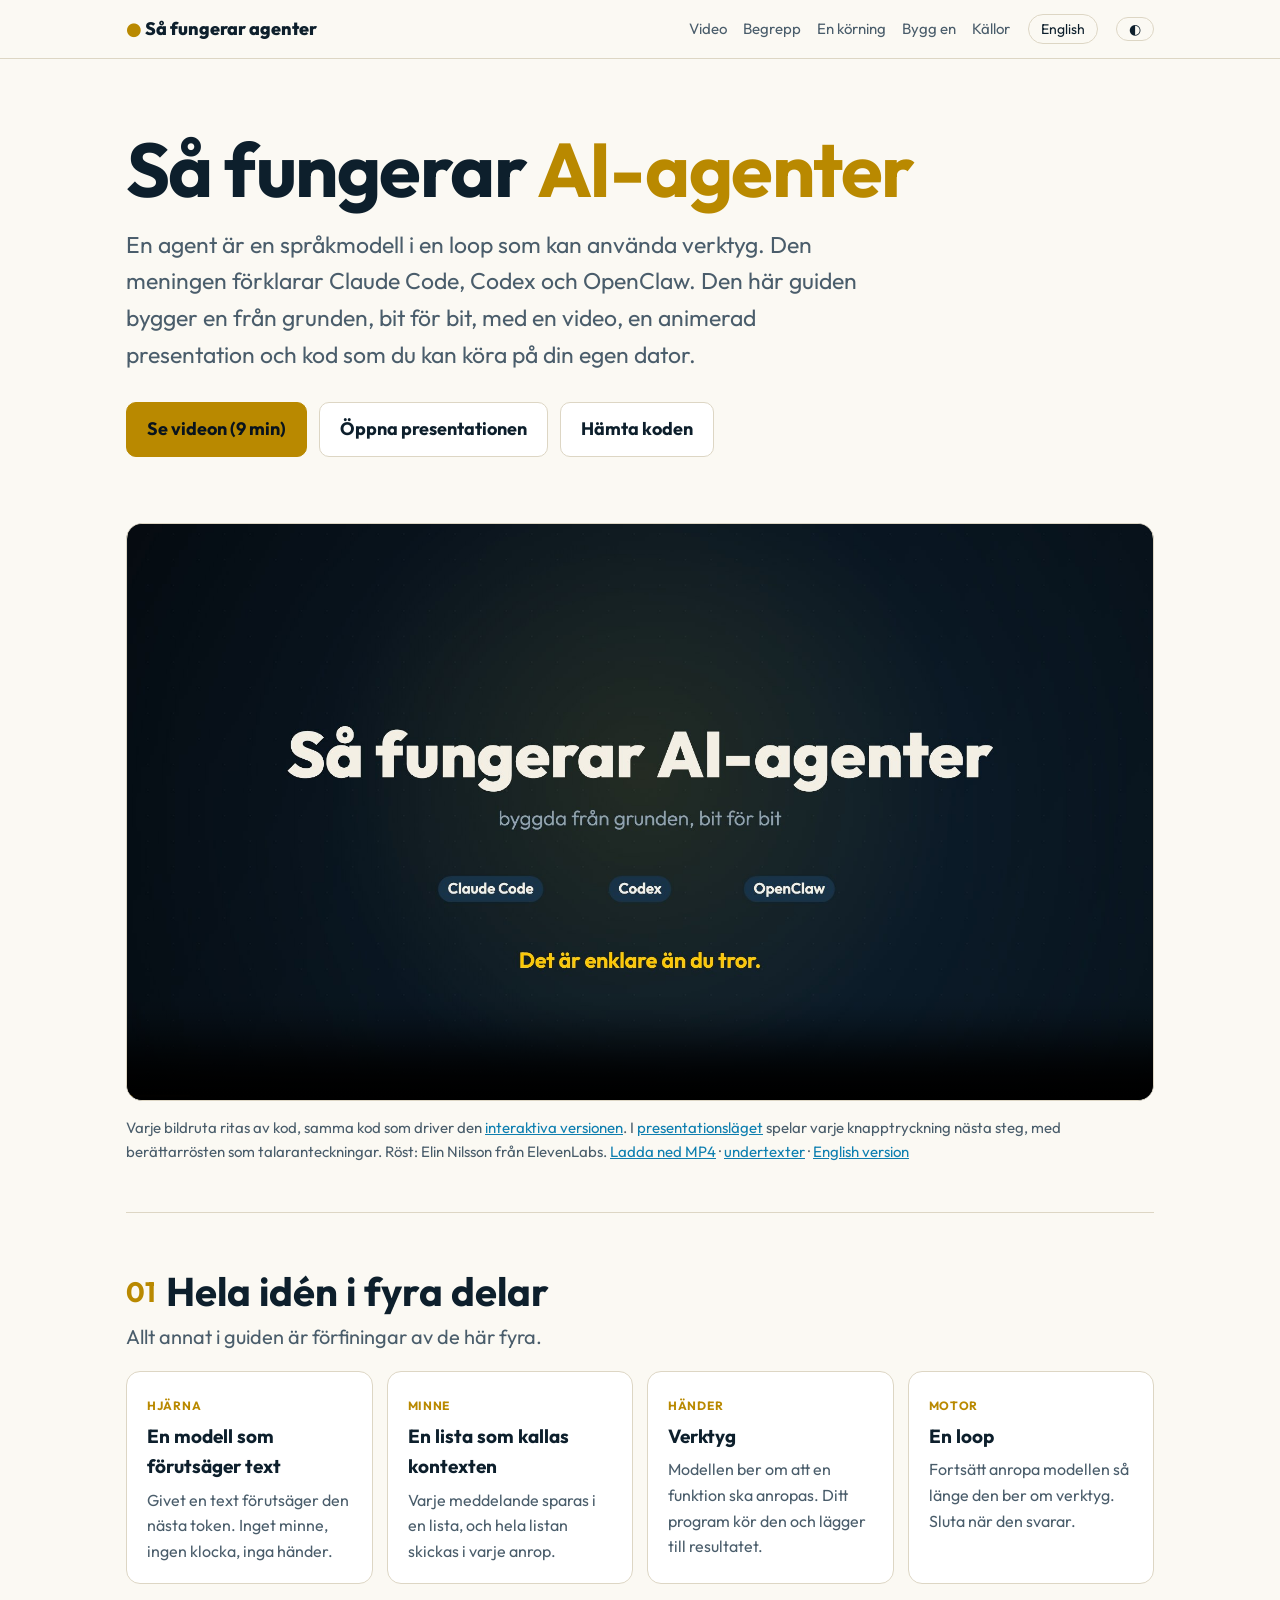
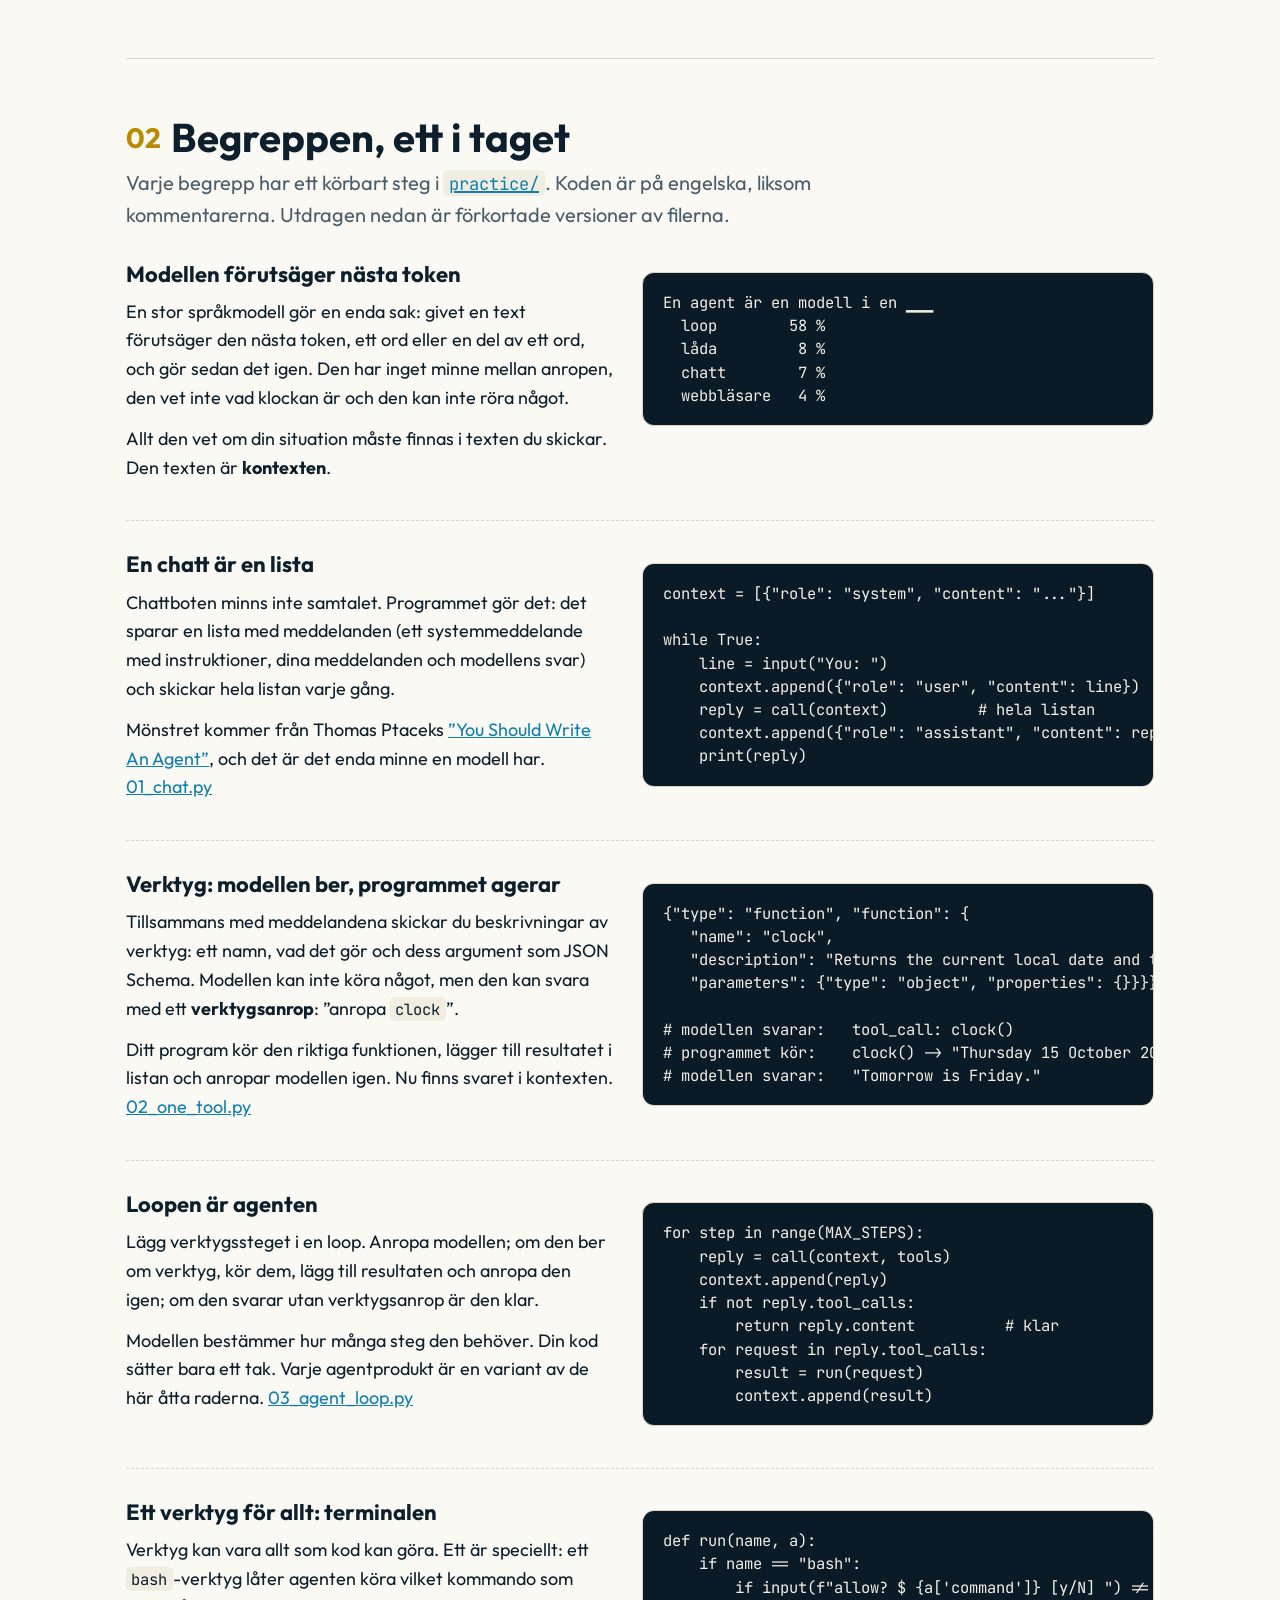
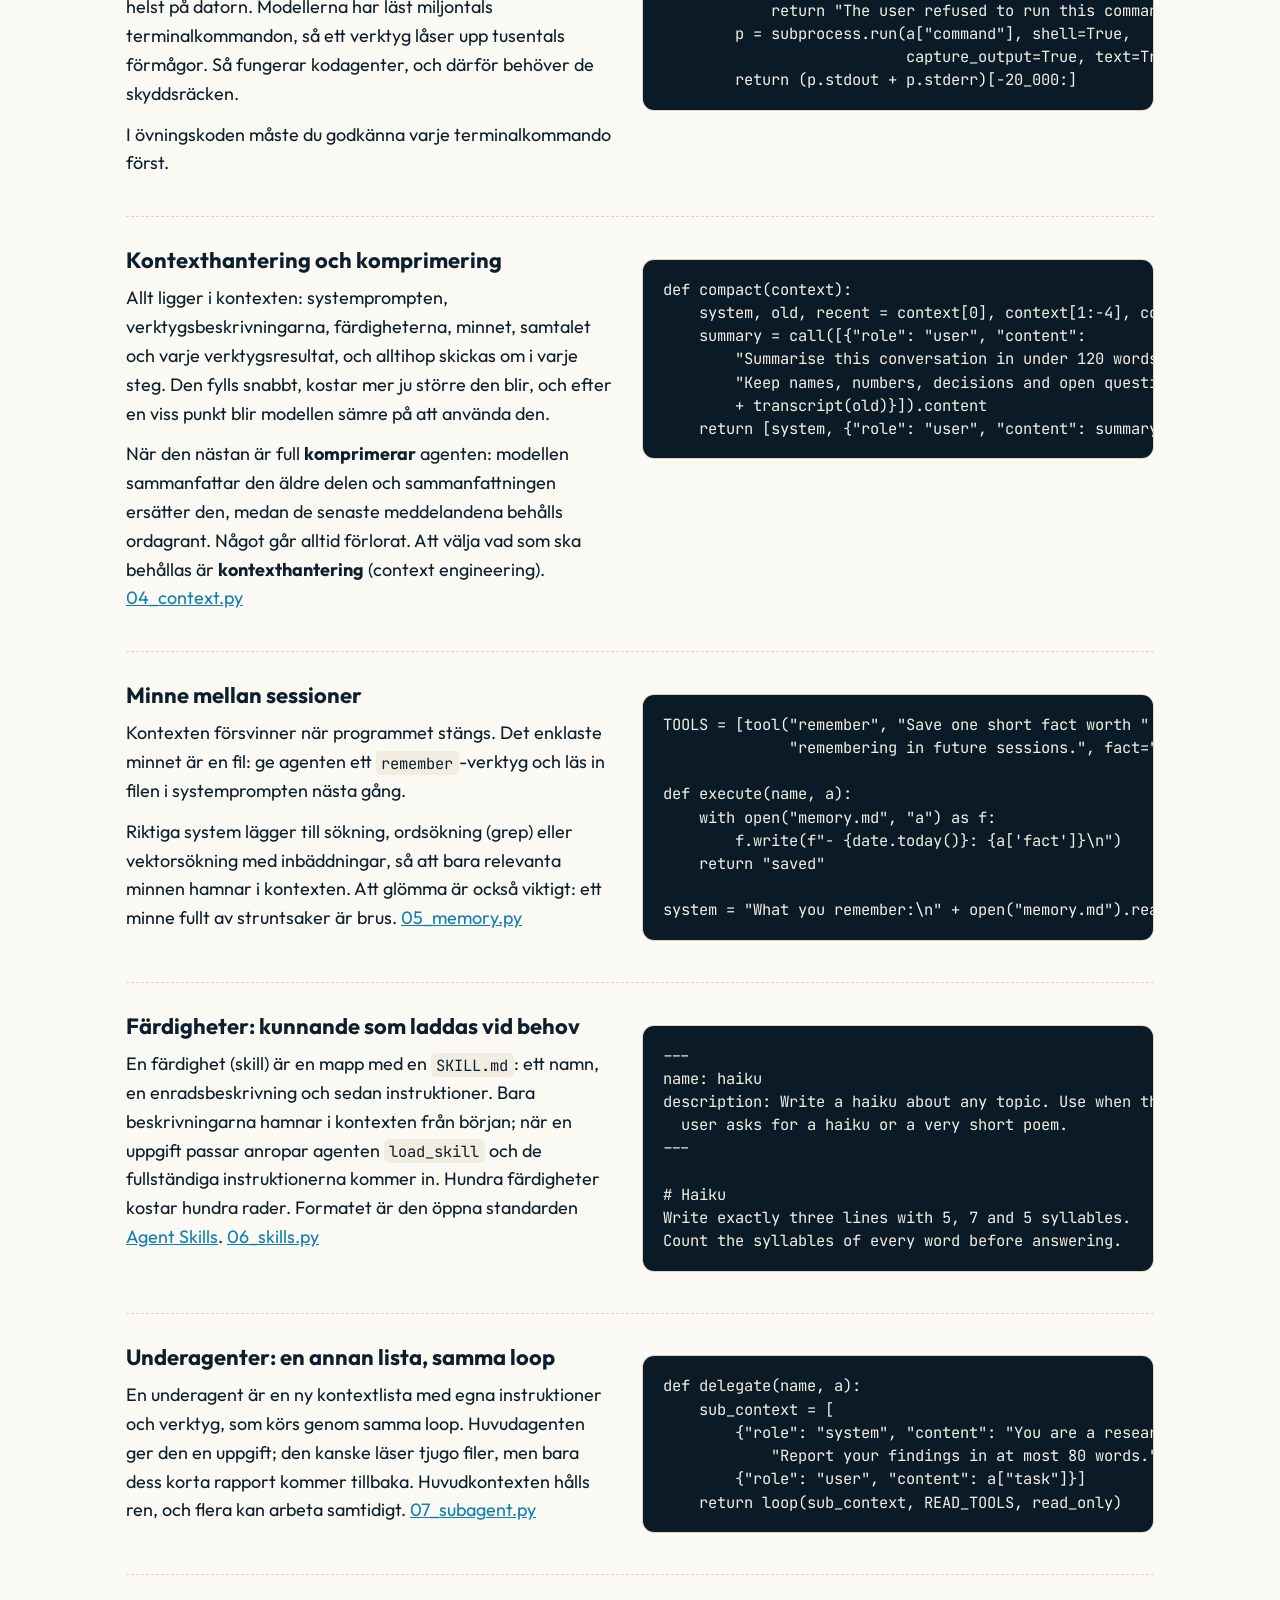
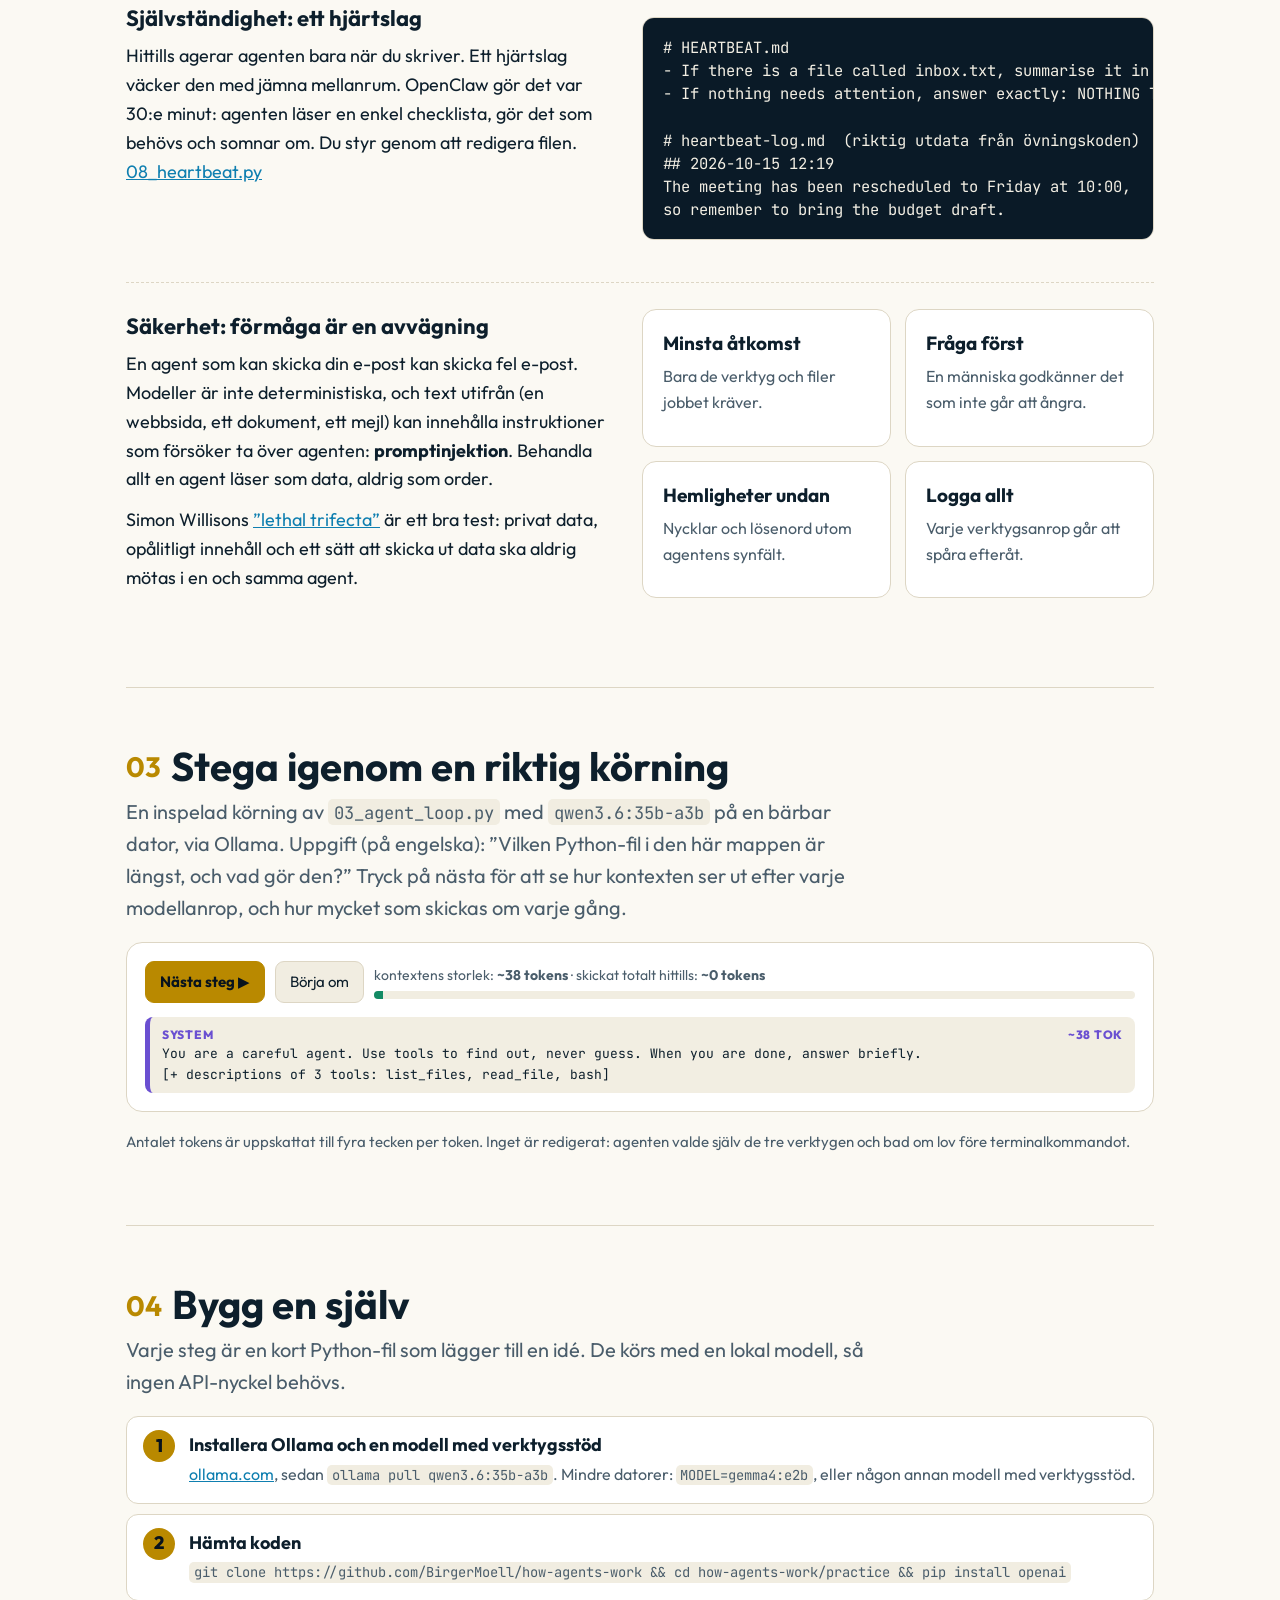
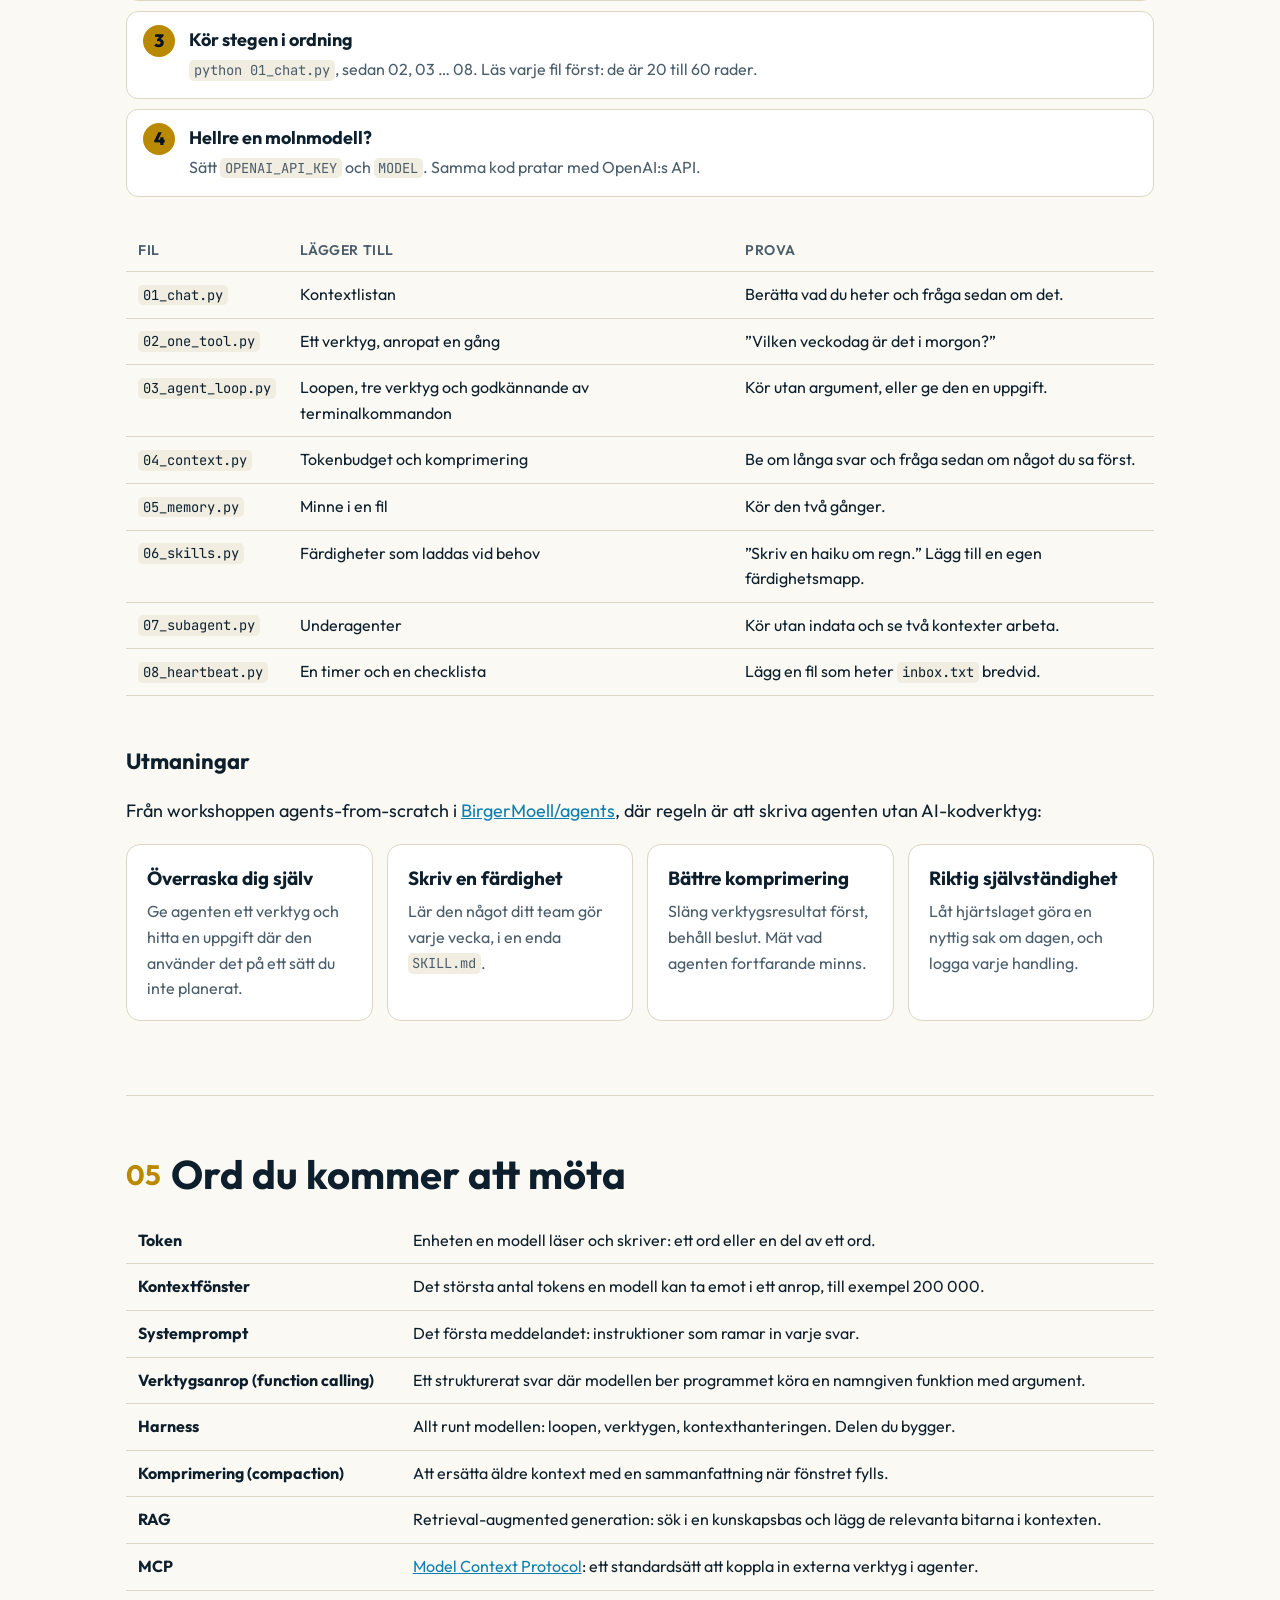
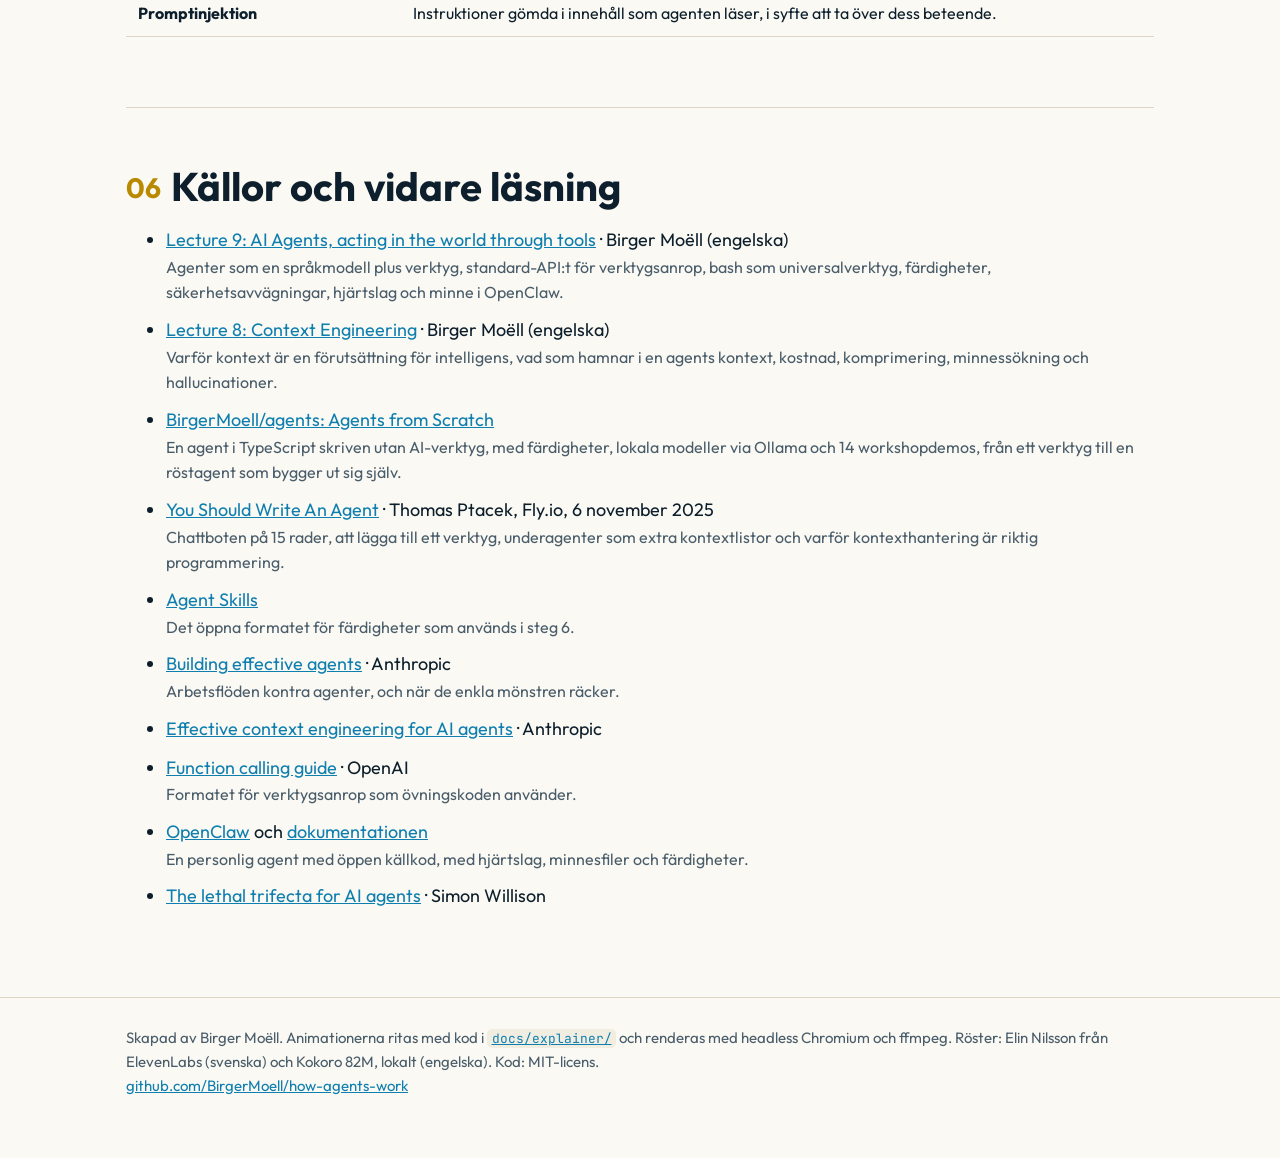
==== commit 76b9f513: "Swedish video: ElevenLabs voice Elin Nilsson Narration re-synthesised with ElevenLabs (eleven_multil" ====
--- a/docs/sv/index.html
+++ b/docs/sv/index.html
@@ -23,7 +23,7 @@
   <h1>Så fungerar <em>AI-agenter</em></h1>
   <p class="lead">En agent är en språkmodell i en loop som kan använda verktyg. Den meningen förklarar Claude Code, Codex och OpenClaw. Den här guiden bygger en från grunden, bit för bit, med en video, en animerad presentation och kod som du kan köra på din egen dator.</p>
   <div class="cta">
-    <a class="btn primary" href="#video">Se videon (8 min)</a>
+    <a class="btn primary" href="#video">Se videon (9 min)</a>
     <a class="btn" href="../explainer/?lang=sv&amp;mode=present">Öppna presentationen</a>
     <a class="btn" href="https://github.com/BirgerMoell/how-agents-work/tree/main/practice">Hämta koden</a>
   </div>
@@ -35,7 +35,7 @@
     <track kind="captions" src="../video/how-agents-work.sv.vtt" srclang="sv" label="Svenska" default>
   </video>
 </div>
-<p class="note">Varje bildruta ritas av kod, samma kod som driver den <a href="../explainer/?lang=sv">interaktiva versionen</a>. I <a href="../explainer/?lang=sv&amp;mode=present">presentationsläget</a> spelar varje knapptryckning nästa steg, med berättarrösten som talaranteckningar. Röst: Supertonic 3, körd lokalt. <a href="../video/how-agents-work.sv.mp4" download>Ladda ned MP4</a> · <a href="../video/how-agents-work.sv.srt" download>undertexter</a> · <a href="../">English version</a></p>
+<p class="note">Varje bildruta ritas av kod, samma kod som driver den <a href="../explainer/?lang=sv">interaktiva versionen</a>. I <a href="../explainer/?lang=sv&amp;mode=present">presentationsläget</a> spelar varje knapptryckning nästa steg, med berättarrösten som talaranteckningar. Röst: Elin Nilsson från ElevenLabs. <a href="../video/how-agents-work.sv.mp4" download>Ladda ned MP4</a> · <a href="../video/how-agents-work.sv.srt" download>undertexter</a> · <a href="../">English version</a></p>
 
 <section id="ide">
   <h2><span class="n">01</span>Hela idén i fyra delar</h2>
@@ -296,7 +296,7 @@
 </main>
 
 <footer><div class="wrap">
-  Skapad av Birger Moëll. Animationerna ritas med kod i <a href="https://github.com/BirgerMoell/how-agents-work/tree/main/docs/explainer"><code>docs/explainer/</code></a> och renderas med headless Chromium och ffmpeg. Rösterna körs lokalt: Supertonic 3 (svenska) och Kokoro 82M (engelska). Kod: MIT-licens.
+  Skapad av Birger Moëll. Animationerna ritas med kod i <a href="https://github.com/BirgerMoell/how-agents-work/tree/main/docs/explainer"><code>docs/explainer/</code></a> och renderas med headless Chromium och ffmpeg. Röster: Elin Nilsson från ElevenLabs (svenska) och Kokoro 82M, lokalt (engelska). Kod: MIT-licens.
   <br><a href="https://github.com/BirgerMoell/how-agents-work">github.com/BirgerMoell/how-agents-work</a>
 </div></footer>
 <script src="../assets/site.js"></script>
